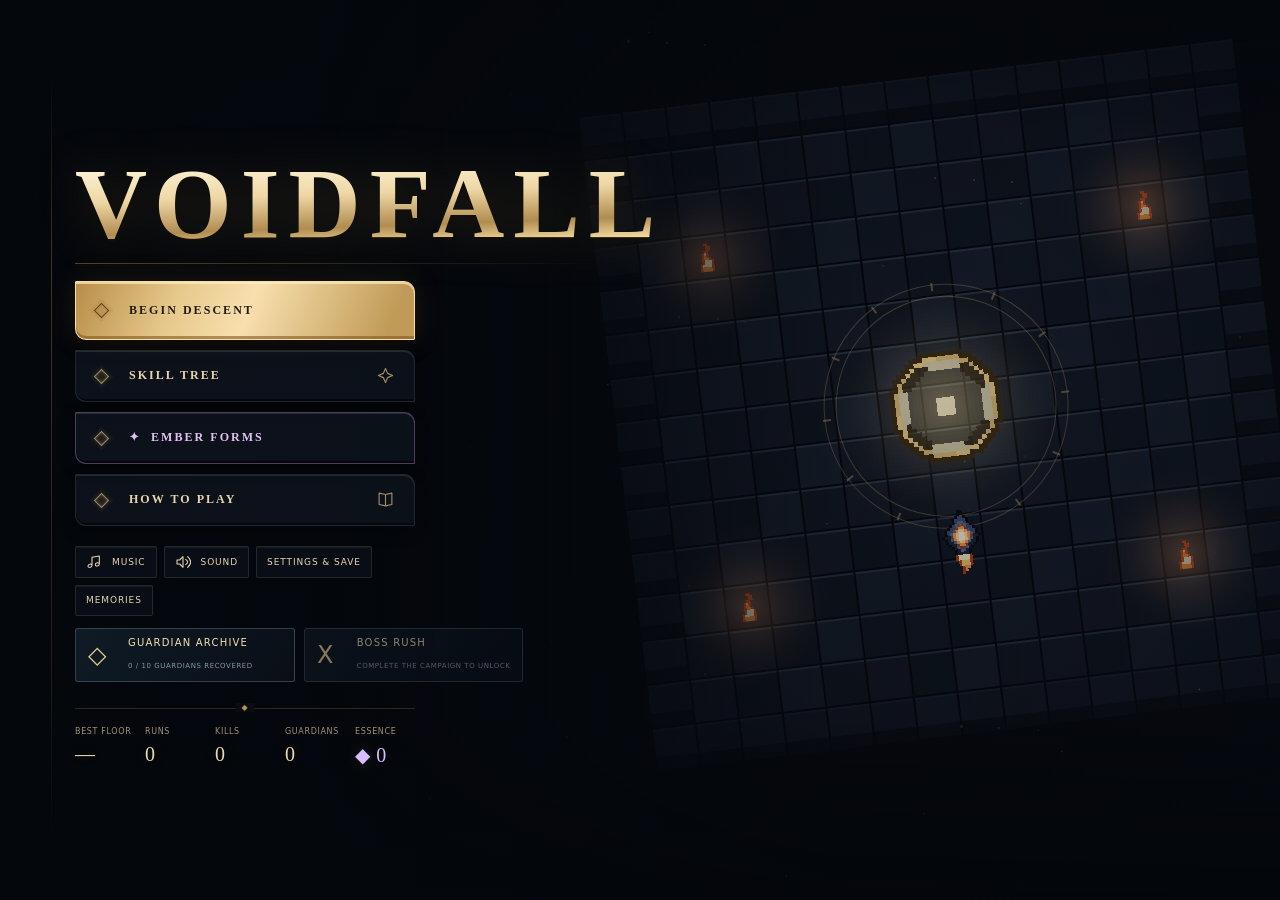
==== index.html @ c4c7dbec "Show verified save protection in settings" ====
<!DOCTYPE html>
<html lang="en">
<head>
<meta charset="UTF-8">
<meta http-equiv="Content-Security-Policy" content="default-src 'self'; script-src 'self'; style-src 'self' 'unsafe-inline'; img-src 'self' data: blob:; media-src 'self' data: blob:; connect-src 'none'; object-src 'none'; base-uri 'none';">
<meta name="viewport" content="width=device-width, initial-scale=1.0, viewport-fit=cover">
<title>VoidFall</title>
<meta http-equiv="Content-Type" content="text/html; charset=UTF-8">
<meta name="description" content="A dungeon roguelike with fifty floors, permanent progression, ten guardians, and an endless descent.">
<link rel="stylesheet" href="styles/base.css">
<link rel="stylesheet" href="styles/hud.css">
<link rel="stylesheet" href="styles/overlays.css">
<link rel="stylesheet" href="styles/interface.css">
<link rel="stylesheet" href="styles/campaign.css">
<link rel="stylesheet" href="styles/story.css">
</head>
<body>

<canvas id="cv" tabindex="0" aria-label="VoidFall dungeon. On touchscreens, use the left stick to move, hold the right stick to aim and fire, and use the four ability buttons. With a keyboard, move with WASD or arrows, J for Ember Bolt, K for Flare, R to Rekindle, Space to dash, E to interact, Escape to pause."></canvas>
<div id="vig"></div><div id="lowvig"></div>
<div id="fade"></div>

<!-- ================= HUD ================= -->
<div id="hud">
  <div id="topL" class="plate">
    <div class="barwrap"><div id="hpfill"></div><div id="hptext"></div></div>
    <div class="barwrap xpwrap"><div id="xpfill"></div></div>
    <div id="lvlrow"><span id="lvlbadge">LV 1</span><span id="xptext"></span></div>
  </div>
  <div id="topC"><div id="floorBanner"></div><div id="floorObjective"></div>
    <div id="bossbar" class="plate"><div id="bossname"></div><div class="bosswrap"><div id="bossfill"></div></div></div>
    <div id="toasts"></div>
  </div>
  <div id="topR">
    <canvas id="mm" width="184" height="146"></canvas>
    <div id="statline">
      <span class="stat"><i data-lucide="map"></i>FLOOR <b id="stFloor">1</b></span>
      <span class="stat" id="esshud"><i data-lucide="gem"></i><b id="stEss">0</b></span>
      <span class="stat"><i data-lucide="skull"></i><b id="stKills">0</b></span>
      <span class="stat"><i data-lucide="timer"></i><b id="stTime">0:00</b></span>
    </div>
  </div>
  <div id="botL"><div id="chips" style="display:flex;gap:6px;flex-wrap:wrap"></div></div>
  <div id="botC">
    <div id="prompt"><kbd>E</kbd><span id="promptTxt">DESCEND</span></div>
    <div id="dashwrap"><div id="dashmeter" style="--p:1"></div><span>DASH</span></div>
  </div>
  <div id="weaponHUD"><div class="weapon-top"><span id="weaponStatus">EMBER BOLT</span><span id="ammoCount">6 / 6</span></div><div id="ammoRounds" aria-hidden="true"></div><div class="weapon-reload-track"><div id="reloadProgress"></div></div><div class="weapon-actions"><button id="btnReload" aria-label="Rekindle ember charges"><kbd>R</kbd> REKINDLE</button><button id="btnMelee" aria-label="Release close-range Flare"><kbd>K</kbd> FLARE · <span id="bladePower">2.25×</span></button></div><div class="blade-line"><span id="bladeReady">FLARE READY</span><div class="blade-track"><div id="bladeProgress"></div></div></div></div>
  <div id="fps"></div>
  <div id="quickControls">WASD move · J / click Ember Bolt · K / right-click Flare · R Rekindle · Space dash · E interact</div>
  <div class="hud-actions"><button class="btn" id="btnPause">PAUSE <kbd>Esc</kbd></button></div>
  <div id="touchControls" aria-label="Touch controls">
    <div class="touch-stick-wrap" id="moveStickWrap"><div class="touch-caption"><b>MOVE</b> DRAG</div><div class="touch-stick" id="moveStick" aria-label="Movement joystick"><i class="touch-stick-grid"></i><i class="touch-knob"></i></div></div>
    <div class="touch-actions">
      <button class="touch-action" id="touchMelee" aria-label="Release close-range Flare"><strong>✦</strong>FLARE</button>
      <button class="touch-action" id="touchDash" aria-label="Dash"><strong>››</strong>DASH</button>
      <button class="touch-action" id="touchReload" aria-label="Rekindle ember charges"><strong>↻</strong>REKINDLE</button>
      <button class="touch-action interact" id="touchEnter" aria-label="Interact or enter portal"><strong>◇</strong>USE</button>
    </div>
    <div class="touch-stick-wrap" id="aimStickWrap"><div class="touch-caption"><b>BOLT</b> AIM + HOLD</div><div class="touch-stick" id="aimStick" aria-label="Aim and fire joystick"><i class="touch-fire-ring"></i><i class="touch-stick-grid"></i><i class="touch-knob"></i></div></div>
  </div>
</div>

<!-- ================= MENU ================= -->
<div id="menu" class="ov open">
  <div class="menu-box">
    <h1 class="title">VOIDFALL</h1>
    <div class="menu-btns">
      <button class="btn primary" id="btnContinue" hidden><i data-lucide="play"></i>CONTINUE DESCENT</button><div id="resumeHint" hidden></div>
      <button class="btn primary" id="btnStart"><i data-lucide="arrow-down"></i>BEGIN DESCENT</button>
      <button class="btn subtle" id="btnTree"><i data-lucide="sparkles"></i>SKILL TREE</button>
      <button class="btn subtle" id="btnHow"><i data-lucide="book-open"></i>HOW TO PLAY</button>
    </div>
    <div class="audiorow"><button class="btn" id="btnMusic"><i data-lucide="music"></i>MUSIC</button><button class="btn" id="btnSfx"><i data-lucide="volume-2"></i>SOUND</button><button class="btn" id="btnSettings">SETTINGS & SAVE</button><button class="btn" id="btnMemories">MEMORIES</button></div>
    <div id="campaignMedal" hidden>◆ FIRST DAWN · CAMPAIGN COMPLETE</div><div id="menuStats"></div>
  </div>
</div>


<div id="finale" class="ov" role="dialog" aria-modal="true" aria-labelledby="endingTitle">
 <div class="finale-shell"><p class="ending-kicker">VOIDFALL · THE END OF THE DESCENT</p><canvas id="endingCanvas" width="720" height="280" aria-label="The archive opens, releasing its people into the dawn."></canvas><h2 id="endingTitle"></h2>
 <div id="endingStory"><strong id="endingSpeaker"></strong><p id="endingText"></p></div><button class="btn primary" id="endingNext">CONTINUE</button>
 <div id="endingResults" hidden><p>You opened the gate. Your campaign victory is saved.</p><div id="endingNumbers"></div><div id="endingBuild"></div><div class="ending-choices"><button class="btn primary" id="endingFinish">FINISH &amp; RETURN TO MENU</button><button class="btn" id="endingInfinite">ENTER ENDLESS MODE</button><button class="btn subtle" id="endingReplay">REPLAY ENDING</button></div><p>Endless Mode carries this build into floor 51. Mutations, mixed enemy groups, and binding Oaths reshape the descent. Dying there keeps your victory.</p></div>
 </div>
</div>

<!-- ================= HOW TO ================= -->
<div id="howto" class="ov">
  <div class="panel" style="max-width:560px">
    <div class="bigword cinzel" style="font-size:1.6rem;color:#ffe9b8">HOW TO PLAY</div>
    <div class="how-grid">
      <div class="k"><kbd>W</kbd><kbd>A</kbd><kbd>S</kbd><kbd>D</kbd></div><div>Move (arrow keys also work)</div>
      <div class="k"><i data-lucide="mouse" style="width:14px;height:14px"></i></div><div>Aim with mouse — <b style="color:#e8d5ae">hold click</b> to fire</div>
      <div class="k"><kbd>SPACE</kbd></div><div>Dash — grants brief invulnerability</div>
      <div class="k"><kbd>E</kbd></div><div>Enter the portal · restores 15% health on floors 1–10, then 8%</div>
      <div class="k"><kbd>ESC</kbd>/<kbd>P</kbd></div><div>Pause</div>
      <div class="k"><kbd>J</kbd></div><div>Cast Ember Bolts at the nearest enemy · Rekindles when empty</div><div class="k"><kbd>F</kbd></div><div>Toggle automatic aim + fire (helpful on a trackpad)</div><div class="k"><kbd>K</kbd> / right click</div><div>Flare — 2.25× Ember Bolt damage · usable while Rekindling</div><div class="k"><kbd>R</kbd></div><div>Rekindle six charges · empty wells Rekindle automatically</div><div class="k"><kbd>M</kbd></div><div>Toggle music</div>
      <div class="k"><kbd>TOUCH</kbd></div><div>Left stick moves · hold the right stick to aim and fire · four buttons use Flare, Dash, Rekindle, and nearby objects</div>
    </div>
    <div class="how-tips">Walk up to a chest to open it. Cyan XP and violet essence are separate.<br>
      <b>Cyan shards</b> grant XP — level up and draft 1 of 3 blessings.<br>
      <b>Violet essence</b> is yours forever, even in death. Spend it in the <b>Skill Tree</b>.<br>
      A guardian waits on every <b>fifth floor</b>. Its portal stays sealed until it falls.<br>
      The descent has <b>50 floors</b> across ten regions. A guardian waits at the end of each one.
    </div>
    <button class="btn primary" id="btnHowClose">UNDERSTOOD</button>
  </div>
</div>

<!-- ================= LEVEL UP ================= -->
<div id="levelup" class="ov">
  <div id="luWrap">
    <div id="luTitle">LEVEL UP</div>
    <div id="luSub">CHOOSE A BLESSING &nbsp;·&nbsp; PRESS 1 · 2 · 3</div>
    <div id="cards"></div>
  </div>
</div>

<!-- ================= PAUSE ================= -->
<div id="pause" class="ov">
  <div class="panel">
    <div class="bigword">PAUSED</div>
    <div class="dword-sub">THE VOID WAITS PATIENTLY</div>
    <div class="statsgrid" style="grid-template-columns:repeat(4,1fr)" id="pStats"></div>
    <div class="btnrow">
      <button class="btn primary" id="btnResume"><i data-lucide="play"></i>RESUME</button>
      <button class="btn" id="btnSaveExit">SAVE & RETURN</button><button class="btn" id="btnPauseSettings">SETTINGS</button><button class="btn" id="btnPauseMemories">MEMORIES</button><button class="btn danger" id="btnAbandon"><i data-lucide="home"></i>END RUN</button>
    </div>
  </div>
</div>

<!-- ================= DEATH ================= -->
<div id="dead" class="ov">
  <div class="panel">
    <div class="bigword">THE VOID CLAIMS YOU</div>
    <div class="dword-sub">DEATH IS ONLY A DOORWAY</div>
    <div class="statsgrid" id="dStats"></div>
    <div id="dEssBox"></div>
    <div class="btnrow">
      <button class="btn primary" id="btnDeadTree"><i data-lucide="sparkles"></i>SPEND ESSENCE</button>
      <button class="btn" id="btnDeadMenu"><i data-lucide="rotate-ccw"></i>RISE AGAIN</button>
    </div>
  </div>
</div>

<!-- ================= VICTORY ================= -->
<div id="win" class="ov">
  <div class="panel">
    <div class="bigword">THE STAR IS STILL</div>
    <div class="dword-sub">FIFTY FLOORS BELOW THE GATE · WICK IS STILL HERE</div>
    <div class="statsgrid" id="wStats"></div>
    <div id="wEssBox"></div>
    <div class="btnrow">
      <button class="btn primary" id="btnWinGo"><i data-lucide="eye"></i>STAY A MOMENT</button>
      <button class="btn" id="btnWinEnd"><i data-lucide="rotate-ccw"></i>RETURN TO TITLE</button>
    </div>
  </div>
</div>

<!-- ================= SKILL TREE ================= -->
<div id="skills" class="ov">
  <div class="tree-panel">
    <div class="tree-head">
      <div><h2>SKILL TREE</h2><div class="tree-sub">97 permanent sigils across eight winding constellations.</div></div>
      <div style="display:flex;align-items:center;gap:18px">
        <div><span id="treeMastery">0 / 97 SIGILS</span><div class="mastery-track"><i id="treeMasteryFill"></i></div></div><span id="treeEss"><i data-lucide="gem"></i><b>0</b></span>
        <button class="btn" id="btnTreeBack" style="padding:9px 20px;font-size:11px"><i data-lucide="rotate-ccw"></i>BACK</button>
      </div>
    </div>
    <div class="tree-layout"><div class="tree-map"><div id="treeWrap"><canvas id="treeCv" width="1240" height="980" aria-hidden="true"></canvas><div id="treeNodes" aria-label="Permanent skill tree"></div></div></div><aside class="tree-inspector"><div class="eyebrow">PERMANENT SIGIL</div><h3 id="nodeTitle">Awakening</h3><p id="nodeDesc"></p><div class="price" id="nodePrice"></div><div class="node-status" id="nodeStatus" role="status"></div><button class="btn primary" id="btnUnlock">UNLOCK SIGIL</button><div class="meta-total" id="metaTotal"></div></aside></div>
    <div class="tree-foot"><span>SELECT A SIGIL · UNLOCK WITH ESSENCE</span><span>ABOUT ◆ 10,500 PER FULL CLEAR · ◆ 340,285 TO MASTER</span></div>
  </div>
</div>
<div id="treeTip"></div>
<div id="settings" class="ov" style="z-index:50"><div class="panel" style="width:530px;text-align:left"><div class="bigword" style="font-size:24px">MAKE THE DESCENT YOURS</div>
 <label class="settings-row"><span>Music<small>Procedural ambient soundtrack.</small></span><input id="setMusic" type="checkbox"></label>
 <label class="settings-row"><span>Sound effects<small>Combat, pickups, and menu sounds.</small></span><input id="setSfx" type="checkbox"></label>
 <label class="settings-row"><span>Reduced motion<small>Disable camera shake and menu animations.</small></span><input id="setMotion" type="checkbox"></label>
 <label class="settings-row"><span>Touch controls<small>Dual analog sticks with aim-to-fire and dedicated ability buttons. Enabled automatically on touchscreens.</small></span><input id="setTouch" type="checkbox"></label>
 <label class="settings-row"><span>Dialogue speed<small>Read at your own pace. Enter or Space continues.</small></span><select id="setTextSpeed"><option value="1">Normal</option><option value="2">Fast</option><option value="0">Instant</option></select></label>
 <label class="settings-row"><span>Dialogue sounds<small>Quiet tones while characters speak.</small></span><input id="setDialogueVoice" type="checkbox"></label>
 <label class="settings-row"><span>Effects<small>Use light effects on slower devices.</small></span><select id="setQuality"><option value="full">Full</option><option value="light">Light</option></select></label>
 <p class="save-message" id="settingsSave">Your essence, skill tree, and current run save automatically. Export a backup before changing browsers or devices.</p>
 <div class="settings-actions"><button class="btn" id="btnExport">EXPORT SAVE</button><button class="btn" id="btnImport">IMPORT SAVE</button><button class="btn primary" id="btnSettingsClose">DONE</button></div><div class="settings-reset"><button class="btn danger" id="btnResetEverything">RESET EVERYTHING</button><small>Start fresh, including dialogue, essence, and the Skill Tree.</small></div><input type="file" id="saveFile" accept="application/json,.json" hidden>
 <div id="importReview" hidden><p class="save-message" id="importSummary"></p><div class="settings-actions"><button class="btn danger" id="btnImportApply">REPLACE PROGRESS</button><button class="btn" id="btnImportCancel">CANCEL</button></div></div>
</div></div>
<div id="confirmRun" class="ov" style="z-index:55"><div class="panel"><div class="bigword" style="font-size:25px" id="confirmTitle">BEGIN AGAIN?</div><p style="color:#aab7c7;font-size:13px;line-height:1.8" id="confirmText"></p><div class="btnrow"><button class="btn danger" id="btnConfirmRun">BEGIN AGAIN</button><button class="btn" id="btnCancelRun">GO BACK</button></div></div></div>

<div id="traceRecord" role="dialog" aria-modal="true" aria-labelledby="traceObject"><div class="trace-shell"><span class="trace-kicker">RECOVERED TRACE</span><span class="trace-place" id="tracePlace"></span><h2 class="trace-object" id="traceObject"></h2><div class="trace-mark" aria-hidden="true"></div><p class="trace-description" id="traceDescription"></p><blockquote class="trace-fragment" id="traceFragment"></blockquote><div class="trace-note" id="traceNote">Added to memories</div><button class="primary" id="traceClose">KEEP MOVING</button></div></div>
<div id="chapterBanner" aria-live="polite"><span id="chapterRegion">CHAPTER I · THE HOLLOW GATE</span><strong id="chapterPlace"></strong><small id="chapterHint"></small></div>
<div id="fieldNote" role="status"></div>
<div id="conversation" role="dialog" aria-modal="true" aria-labelledby="speakerName" hidden>
  <div class="conversation-shade"></div>
  <section class="dialogue-frame" id="dialogueFrame" data-speaker="wick">
    <div class="speaker-portrait"><canvas id="speakerPortrait" width="120" height="120" aria-hidden="true"></canvas><span id="speakerTag">EMBER</span></div>
    <div class="dialogue-content"><div class="dialogue-heading"><span id="speakerName"></span><span id="dialogueChapter">THE HOLLOW GATE</span></div>
      <p id="dialogueText" aria-hidden="true"></p><p class="sr-only" id="dialogueReadback" aria-live="polite"></p>
      <div id="dialogueChoices"></div>
      <div class="dialogue-footer"><button id="dialogueSkip">SKIP SCENE</button><span id="dialogueKeys">ENTER / SPACE</span><button id="dialogueNext" aria-label="Continue dialogue">CONTINUE <span>◆</span></button></div>
    </div>
  </section>
</div>
<div id="memories" class="ov"><div class="panel memories-panel"><div class="memories-heading"><div><span class="eyebrow">THINGS THAT STAY</span><h2>Memories</h2></div><button class="btn" id="memoriesClose">BACK</button></div><p class="memories-intro">Conversations and traces recovered in the depths.</p><details class="chapter-plan"><summary>Chapter II · Plan &amp; features <span>spoilers</span></summary><div>
<h3>The Rootbound Gardens · floors 6–10</h3><p>Tangled roots, abandoned courtyards, broken glasshouses, and strange growth. Room sizes, positions, corridors, and loops are generated fresh. Echoes and the boss are placed into the connected map.</p>
<table><thead><tr><th>Floor</th><th>Place</th><th>Encounters &amp; story</th></tr></thead><tbody>
<tr><td>6</td><td>The Overgrown Walk</td><td>Moss slimes and petal bats, usually one or two together. Wick is more afraid of the roots than he admits.</td></tr>
<tr><td>7</td><td>Glasshouse Ruins</td><td>Thorn spitters and bramble beds. Moving stems give warning before thorns rise. Pruning Flare joins the blessing pool.</td></tr>
<tr><td>8</td><td>The Still Courtyard</td><td>Barkbacks appear in small groups. A sign in your handwriting reveals what the garden remembers.</td></tr>
<tr><td>9</td><td>The Nursery</td><td>Small mixed pairs with quiet rooms between encounters. The echoes disagree about how many people were left here.</td></tr>
<tr><td>10</td><td>The Root Chamber</td><td>The Hollow Matriarch: a sprawling, organic creature that tends nests and spreads roots across the arena.</td></tr>
</tbody></table>
<h3>The Hollow Matriarch</h3><p>Choose between attacking her and clearing what she plants. Roots grow into thorny paths; nests hatch small creatures. Both can be destroyed with Ember Bolt or Flare. There are at most two nests and two hatchlings in her first phase, or three hatchlings in her second.</p><p>Her claws draw back before raking, her arms follow your path before committing to a root lash, and her flower face brightens before she spits seeds. There are no giant circles to step out of. Below half health she blooms, links claw attacks, and grows roots faster. Recovery leaves her exposed to Flare.</p><p>The fight has its own portrait, introduction, aftermath, sealed arena, music intensity, and chapter ending. Boss conversations are remembered across descents and return after Reset Everything. Winning unlocks Afterbloom: critical hits can heal two health, once per second.</p>
<h3>Encounter size &amp; progression</h3><p>The starting room is clear. Floor 1 has at most five creatures spread across separate rooms, with only one attacking at a time. Floors 2–4 have caps of 7, 8, and 9; pairs appear gradually. The Warden's approach has at most four ordinary enemies. Floors 6–9 have caps of 9, 11, 12, and 14, with at most two creatures placed together. The Matriarch's approach has at most five.</p><p>Enemies notice you from closer range, and the first room of each floor gives you space to get your bearings. At most two ordinary enemies engage together on floors 2–3, three on floors 4–7, and four on floors 8–10. Each enemy gives 50% more XP to keep upgrades coming. Existing checkpoints are thinned when resumed. Larger crowds belong to later chapters.</p><p>Fifty recovered rooms, conversations, earned blessings, and player-shaped memories connect the ten stages. Generated maps, hazards, boss phases, memories, and rewards all survive save and resume. Each major system now lives in its own maintainable source file.</p>
<h3>The ten stages</h3><p>Floors 1–50 are playable. Every five-floor region has its own roster, hazards, records, and guardian:</p>
<table><tbody>
<tr><td>11–15</td><td>The Drowned Reservoir</td><td>ACTIVE · The Bellkeeper moves beneath the channels; ripples reveal where it will surface.</td></tr>
<tr><td>16–20</td><td>The Ember Foundry</td><td>ACTIVE · The Ember Colossus overheats the arena and opens its vents while cooling.</td></tr>
<tr><td>21–25</td><td>The Shattered Observatory</td><td>ACTIVE · The Glass Astronomer redirects beams through floating lenses.</td></tr>
<tr><td>26–30</td><td>The Buried Archive</td><td>ACTIVE · The Pale Scribe writes attack paths into the floor.</td></tr>
<tr><td>31–35</td><td>The Silent Court</td><td>ACTIVE · The Twin Regents fight as a pair and change when one falls.</td></tr>
<tr><td>36–40</td><td>The Choir Spire</td><td>ACTIVE · The Void Seraph dives from the dark and folds volleys into wings.</td></tr>
<tr><td>41–45</td><td>The Black Citadel</td><td>ACTIVE · The Obsidian Tyrant advances behind barriers and siege fire.</td></tr>
<tr><td>46–50</td><td>The Heart of the Star</td><td>ACTIVE · The First Keeper remembers every guardian that came before.</td></tr>
</tbody></table>
</div></details>
<div id="memoryList"></div><div id="memoryEmpty">Nothing yet. Take the first step.</div><h3 class="armory-heading">Earned blessings</h3><div id="armoryList"></div></div></div>
<div id="chapterClear" class="ov"><div class="panel chapter-clear-panel"><div class="chapter-seal" id="chapterSeal" aria-hidden="true">Ⅰ</div><div class="eyebrow" id="chapterCompleteLabel">CHAPTER I COMPLETE</div><h2 id="chapterCompleteTitle">The Hollow Gate</h2><p id="chapterCompleteText">The Warden has lowered his weapon.<br>Beyond him, the stairs keep going.</p><div id="chapterStats" class="statsgrid"></div><div class="chapter-quote" id="chapterQuote">“You asked me to stop you.”</div><div class="btnrow"><button class="btn primary" id="chapterContinue">DESCEND FURTHER</button><button class="btn" id="chapterSave">SAVE & RETURN</button></div><button class="text-button" id="chapterExplore">Stay and look around</button></div></div>

<script src="src/core/error-boundary.js"></script>
<script src="src/core/foundation.js"></script>
<script src="src/core/input.js"></script>
<script src="src/render/sprites.js"></script>
<script src="src/core/state.js"></script>
<script src="src/world/dungeon.js"></script>
<script src="src/game/flow.js"></script>
<script src="src/render/world-ui.js"></script>
<script src="src/interface/refinements.js"></script>
<script src="src/chapters/hollow.js"></script>
<script src="src/combat/ember-abilities.js"></script>
<script src="src/chapters/garden.js"></script>
<script src="src/chapters/late-regions.js"></script>
<script src="src/progression/regional-blessings.js"></script>
<script src="src/story/recovered-traces.js"></script>
<script src="src/enemies/regional-enemies.js"></script>
<script src="src/bosses/guardians.js"></script>
<script src="src/world/regional-hazards.js"></script>
<script src="src/chapters/late-hooks.js"></script>
<script src="src/progression/skill-tree.js"></script>
<script src="src/render/ember.js"></script>
<script src="src/render/hollow-garden-art.js"></script>
<script src="src/render/regional-art.js"></script>
<script src="src/game/finale.js"></script>
<script src="src/progression/blessings.js"></script>
<script src="src/world/resting-flames.js"></script>
<script src="src/audio/score.js"></script>
<script src="src/game/endless.js"></script>
<script src="src/story/remembered-rooms.js"></script>
<script src="src/story/echo-tableaus.js"></script>
<script src="src/combat/combat-feel.js"></script>
<script src="src/progression/rarity.js"></script>
<script src="src/bosses/twin-regents.js"></script>
<script src="src/progression/forms.js"></script>
<script src="src/world/room-encounters.js"></script>
<script src="src/bosses/middle-guardians.js"></script>
<script src="src/input/touch.js"></script>
<script src="src/game/guardian-modes.js"></script>
<script src="src/bosses/final-tuning.js"></script>
<script src="src/bosses/secret-boss.js"></script>
<script src="src/game/endless-hardening.js"></script>
<script src="src/story/living-archive.js"></script>
<script src="src/core/save-system.js?v=bb7d539"></script>
<script src="src/core/boot.js"></script>
</body>
</html>
---- styles/base.css ----
*{box-sizing:border-box; -webkit-tap-highlight-color:transparent}
  html,body{margin:0;padding:0;height:100%;overflow:hidden;background:#05060a}
  body{font-family:system-ui,system-ui,sans-serif;color:#dfe6f0;user-select:none}
  body.play, body.play canvas{cursor:none}
  canvas#cv{position:fixed;inset:0;display:block;z-index:0}
  .cinzel{font-family:Georgia,serif}

  /* ---------- FX layers ---------- */
  #vig,#lowvig{position:fixed;inset:0;pointer-events:none;z-index:4;opacity:0}
  #vig{background:radial-gradient(ellipse at center, rgba(0,0,0,0) 42%, rgba(255,30,30,.55) 100%);transition:opacity .09s linear}
  #lowvig{background:radial-gradient(ellipse at center, rgba(0,0,0,0) 46%, rgba(180,0,10,.5) 100%);animation:lowpulse 1.1s ease-in-out infinite}
  @keyframes lowpulse{0%,100%{filter:brightness(.7)}50%{filter:brightness(1.25)}}
  #fade{position:fixed;inset:0;background:#000;z-index:8;pointer-events:none;opacity:0;transition:opacity .45s ease}
---- styles/hud.css ----
/* ---------- HUD ---------- */
  #hud{position:fixed;inset:0;z-index:5;pointer-events:none;display:none}
  #hud.on{display:block}
  .plate{background:rgba(9,11,18,.62);border:1px solid rgba(232,196,118,.16);border-radius:12px;backdrop-filter:blur(6px);box-shadow:0 6px 24px rgba(0,0,0,.45)}
  #topL{position:absolute;top:16px;left:16px;padding:12px 14px;width:268px}
  .barwrap{position:relative;height:15px;border-radius:8px;background:rgba(0,0,0,.55);border:1px solid rgba(255,255,255,.07);overflow:hidden}
  #hpfill{position:absolute;inset:0;width:100%;border-radius:7px;background:linear-gradient(90deg,#ff5d4d,#ffb45e);box-shadow:0 0 12px rgba(255,120,70,.55);transition:width .12s ease}
  #hptext{position:absolute;inset:0;display:flex;align-items:center;justify-content:center;font-size:10px;font-weight:800;letter-spacing:.08em;color:#fff;text-shadow:0 1px 2px #000}
  .xpwrap{height:8px;margin-top:6px;border-radius:6px}
  #xpfill{position:absolute;inset:0;width:0%;border-radius:5px;background:linear-gradient(90deg,#2bb8d6,#8ff7ff);box-shadow:0 0 10px rgba(90,230,255,.6);transition:width .15s ease}
  #lvlrow{display:flex;align-items:center;gap:10px;margin-top:8px}
  #lvlbadge{font-family:Georgia,serif;font-weight:900;font-size:13px;letter-spacing:.14em;color:#ffe9b8;background:linear-gradient(180deg,rgba(232,196,118,.22),rgba(232,196,118,.06));border:1px solid rgba(232,196,118,.4);padding:3px 10px;border-radius:8px}
  #xptext{font-size:10px;font-weight:700;color:#8ff7ff;opacity:.8;letter-spacing:.06em}

  #topR{position:absolute;top:16px;right:16px;display:flex;flex-direction:column;align-items:flex-end;gap:8px}
  #mm{display:block;border-radius:12px;border:1px solid rgba(232,196,118,.16);background:rgba(9,11,18,.62);box-shadow:0 6px 24px rgba(0,0,0,.45)}
  #statline{display:flex;gap:6px;flex-wrap:wrap;justify-content:flex-end}
  .stat{padding:4px 10px;font-size:11px;font-weight:800;letter-spacing:.08em;display:flex;align-items:center;gap:6px;color:#cfd8ea}
  .stat i{width:13px;height:13px}
  .stat b{color:#ffe9b8;font-weight:800}
  #esshud{color:#d8bdff}#esshud b{color:#e4ccff}

  #topC{position:absolute;top:14px;left:50%;transform:translateX(-50%);display:flex;flex-direction:column;align-items:center;gap:8px;width:min(560px,60vw)}
  #bossbar{display:none;width:100%;padding:8px 14px 10px;text-align:center}
  #bossbar.on{display:block}
  #bossname{font-family:Georgia,serif;font-weight:900;letter-spacing:.28em;font-size:12px;color:#ffb3c0;text-shadow:0 0 14px rgba(255,77,109,.7);margin-bottom:6px}
  .bosswrap{position:relative;height:10px;border-radius:6px;background:rgba(0,0,0,.6);border:1px solid rgba(255,77,109,.35);overflow:hidden}
  #bossfill{position:absolute;inset:0;width:100%;background:linear-gradient(90deg,#ff2e5e,#ff8ba0);box-shadow:0 0 14px rgba(255,60,100,.7);transition:width .1s linear}
  #toasts{display:flex;flex-direction:column;align-items:center;gap:6px;margin-top:2px}
  .toast{font-family:Georgia,serif;font-weight:700;letter-spacing:.24em;font-size:13px;color:#ffe9b8;padding:8px 22px;border-radius:10px;background:rgba(9,11,18,.72);border:1px solid rgba(232,196,118,.3);text-shadow:0 0 12px rgba(255,200,120,.6);animation:toastin .4s cubic-bezier(.2,1.4,.4,1), toastout .5s ease 2.7s forwards}
  .toast .sub{display:block;font-family:system-ui;font-weight:600;letter-spacing:.12em;font-size:9px;color:#9fb0cc;text-align:center;margin-top:2px}
  @keyframes toastin{from{opacity:0;transform:translateY(-14px) scale(.92)}to{opacity:1;transform:none}}
  @keyframes toastout{to{opacity:0;transform:translateY(-8px)}}

  #botL{position:absolute;left:16px;bottom:16px;display:flex;gap:6px;flex-wrap:wrap;max-width:44vw}
  .chip{display:flex;align-items:center;gap:5px;padding:4px 9px;border-radius:8px;background:rgba(9,11,18,.66);border:1px solid rgba(255,255,255,.1);font-size:10px;font-weight:800;color:#cfd8ea;letter-spacing:.04em}
  .chip i{width:12px;height:12px;color:#ffe9b8}
  .chip.r1{border-color:rgba(176,108,255,.45)} .chip.r2{border-color:rgba(255,207,107,.55)}

  #botC{position:absolute;left:50%;bottom:18px;transform:translateX(-50%);display:flex;flex-direction:column;align-items:center;gap:8px}
  #prompt{display:none;align-items:center;gap:8px;padding:8px 18px;border-radius:10px;background:rgba(20,16,8,.8);border:1px solid rgba(232,196,118,.5);font-family:Georgia;font-weight:700;font-size:12px;letter-spacing:.2em;color:#ffe9b8;animation:promptbob 1.6s ease-in-out infinite}
  #prompt.on{display:flex}
  @keyframes promptbob{0%,100%{transform:translateY(0)}50%{transform:translateY(-4px)}}
  kbd{font-family:system-ui;font-weight:800;font-size:10px;background:rgba(255,255,255,.1);border:1px solid rgba(255,255,255,.28);border-bottom-width:2px;border-radius:5px;padding:2px 7px;color:#fff}
  #dashwrap{display:flex;align-items:center;gap:8px;opacity:.9}
  #dashmeter{width:26px;height:26px;border-radius:50%;background:conic-gradient(#ffd88a calc(var(--p)*1turn), rgba(255,255,255,.08) 0);display:flex;align-items:center;justify-content:center;box-shadow:0 0 10px rgba(0,0,0,.5)}
  #dashmeter::after{content:'';width:18px;height:18px;border-radius:50%;background:#0b0d14}
  #dashwrap span{font-size:9px;font-weight:800;letter-spacing:.22em;color:#9fb0cc}
  #fps{position:absolute;right:14px;bottom:12px;font-size:10px;font-weight:700;color:#5b6a86;letter-spacing:.1em}
---- styles/overlays.css ----
/* ---------- Overlays ---------- */
  .ov{position:fixed;inset:0;z-index:20;display:none;align-items:center;justify-content:center;background:rgba(4,5,9,.66);backdrop-filter:blur(7px)}
  .ov.open{display:flex}
  .panel{background:rgba(10,12,20,.88);border:1px solid rgba(232,196,118,.22);border-radius:16px;box-shadow:0 30px 90px rgba(0,0,0,.7), inset 0 1px 0 rgba(255,255,255,.05);padding:34px 40px;text-align:center;max-width:min(92vw,640px);animation:panelin .45s cubic-bezier(.2,1.3,.3,1)}
  @keyframes panelin{from{opacity:0;transform:translateY(18px) scale(.96)}to{opacity:1;transform:none}}
  .btn{pointer-events:auto;font-family:Georgia,serif;font-weight:700;font-size:13px;letter-spacing:.22em;color:#e8d5ae;background:linear-gradient(180deg,rgba(232,196,118,.09),rgba(232,196,118,.02));border:1px solid rgba(232,196,118,.4);border-radius:10px;padding:13px 30px;cursor:pointer;transition:all .18s ease;display:inline-flex;align-items:center;gap:10px;justify-content:center;text-transform:uppercase}
  .btn:hover{transform:translateY(-2px);border-color:rgba(255,222,150,.85);color:#fff3d9;box-shadow:0 8px 28px rgba(232,196,118,.18), 0 0 18px rgba(232,196,118,.15)}
  .btn:active{transform:translateY(0)}
  .btn.primary{background:linear-gradient(180deg,rgba(232,196,118,.28),rgba(180,130,60,.16));border-color:rgba(255,216,138,.75);color:#ffe9b8;box-shadow:0 0 24px rgba(232,196,118,.2)}
  .btn.danger{border-color:rgba(255,90,90,.45);color:#ffb0a8}
  .btn.danger:hover{border-color:#ff7a70;box-shadow:0 8px 28px rgba(255,80,80,.18)}
  .btn i,.btn svg{width:16px;height:16px}
.stat i,.stat svg{width:13px;height:13px}
.chip i,.chip svg{width:12px;height:12px;color:#ffe9b8}
.card .ic i,.card .ic svg{width:26px;height:26px;color:#ffe9b8}
#treeEss i,#treeEss svg{width:16px;height:16px}
.how-grid svg{width:14px;height:14px}

  /* Menu */
  #menu{z-index:40;background:radial-gradient(ellipse at 50% 30%, rgba(20,16,34,.35), rgba(4,5,9,.82) 75%)}
  .menu-box{display:flex;flex-direction:column;align-items:center;gap:0;padding:20px}
  .rune{font-size:11px;letter-spacing:.6em;color:#8a6f3f;margin-bottom:14px}
  h1.title{font-family:Georgia,serif;font-weight:900;font-size:clamp(3rem,9vw,5.6rem);letter-spacing:.3em;margin:0 0 4px;padding-left:.3em;background:linear-gradient(180deg,#fff7e0 5%,#ffcf7a 38%,#ff7847 75%,#b03a2e);-webkit-background-clip:text;background-clip:text;color:transparent;filter:drop-shadow(0 0 26px rgba(255,140,60,.45));animation:titleglow 3.4s ease-in-out infinite}
  @keyframes titleglow{0%,100%{filter:drop-shadow(0 0 20px rgba(255,140,60,.35))}50%{filter:drop-shadow(0 0 34px rgba(255,160,70,.6))}}
  .tagline{font-size:12px;letter-spacing:.42em;color:#93a1bd;margin:6px 0 34px;padding-left:.42em}
  .menu-btns{display:flex;flex-direction:column;gap:12px;width:300px}
  .menu-btns .btn{width:100%}
  .audiorow{display:flex;gap:10px;margin-top:22px}
  .audiorow .btn{padding:9px 16px;font-size:11px}
  .audiorow .btn.off{opacity:.45}
  #menuStats{margin-top:26px;font-size:11px;letter-spacing:.14em;color:#7e8ca8;display:flex;gap:18px;flex-wrap:wrap;justify-content:center}
  #menuStats b{color:#e8d5ae}
  .credit{position:absolute;bottom:16px;width:100%;text-align:center;font-size:10px;letter-spacing:.3em;color:#4d5a76}

  /* Death / victory / pause */
  .bigword{font-family:Georgia,serif;font-weight:900;font-size:clamp(1.9rem,5vw,3.2rem);letter-spacing:.24em;margin:0 0 6px}
  #dead .bigword{color:#ff5d6d;text-shadow:0 0 30px rgba(255,60,90,.55)}
  #win .bigword{color:#ffd88a;text-shadow:0 0 30px rgba(255,200,100,.6)}
  #pause .bigword{color:#cfd8ea;text-shadow:0 0 24px rgba(150,180,255,.3)}
  .dword-sub{font-size:11px;letter-spacing:.34em;color:#93a1bd;margin-bottom:26px}
  .statsgrid{display:grid;grid-template-columns:repeat(4,1fr);gap:10px;margin:0 0 22px}
  .sbox{padding:12px 8px;border-radius:10px;background:rgba(255,255,255,.04);border:1px solid rgba(255,255,255,.08)}
  .sbox .v{font-family:Georgia;font-weight:900;font-size:20px;color:#ffe9b8}
  .sbox .k{font-size:9px;letter-spacing:.22em;color:#8a98b4;margin-top:3px;font-weight:800}
  #dEssBox,#wEssBox{font-family:Georgia;font-weight:900;font-size:15px;letter-spacing:.16em;color:#d8bdff;margin-bottom:26px}
  #dEssBox b,#wEssBox b{color:#fff;font-size:20px;text-shadow:0 0 16px rgba(190,140,255,.8)}
  .btnrow{display:flex;gap:12px;justify-content:center;flex-wrap:wrap}

  /* Level up */
  #levelup{z-index:22;background:rgba(4,5,9,.55)}
  #luWrap{display:flex;flex-direction:column;align-items:center;max-width:94vw}
  #luTitle{font-family:Georgia;font-weight:900;letter-spacing:.34em;font-size:clamp(1.4rem,3.4vw,2.2rem);color:#ffe9b8;text-shadow:0 0 26px rgba(255,200,110,.55);margin-bottom:4px}
  #luSub{font-size:10px;letter-spacing:.4em;color:#8a98b4;margin-bottom:26px}
  #cards{display:flex;gap:18px;justify-content:center;flex-wrap:wrap}
  .card{pointer-events:auto;width:228px;min-height:296px;border-radius:14px;padding:22px 18px 18px;position:relative;background:linear-gradient(180deg,rgba(16,19,30,.96),rgba(9,11,18,.96));border:1px solid rgba(157,180,208,.35);cursor:pointer;transition:transform .16s ease, box-shadow .16s ease, border-color .16s ease;animation:cardin .5s cubic-bezier(.2,1.35,.4,1) backwards}
  .card:nth-child(2){animation-delay:.08s}.card:nth-child(3){animation-delay:.16s}
  @keyframes cardin{from{opacity:0;transform:translateY(26px) scale(.9)}to{opacity:1;transform:none}}
  .card:hover{transform:translateY(-8px) scale(1.03)}
  .card[data-r="0"]:hover{border-color:#cfe0ff;box-shadow:0 16px 44px rgba(140,170,230,.22)}
  .card[data-r="1"]{border-color:rgba(176,108,255,.5)}
  .card[data-r="1"]:hover{border-color:#c78bff;box-shadow:0 16px 44px rgba(176,108,255,.3)}
  .card[data-r="2"]{border-color:rgba(255,207,107,.55)}
  .card[data-r="2"]:hover{border-color:#ffdf9b;box-shadow:0 16px 44px rgba(255,200,100,.32)}
  .card .rar{font-size:8px;font-weight:800;letter-spacing:.34em;margin-bottom:14px}
  .card[data-r="0"] .rar{color:#9fb0cc}.card[data-r="1"] .rar{color:#c78bff}.card[data-r="2"] .rar{color:#ffcf6b}
  .card .ic{width:60px;height:60px;margin:0 auto 14px;border-radius:50%;display:flex;align-items:center;justify-content:center;background:radial-gradient(circle,rgba(255,255,255,.09),rgba(255,255,255,.02));border:1px solid rgba(255,255,255,.14)}
  .card .ic i{width:26px;height:26px;color:#ffe9b8}
  .card .nm{font-family:Georgia;font-weight:700;font-size:15px;letter-spacing:.1em;color:#f2ecd9;margin-bottom:8px}
  .card .ds{font-size:12px;line-height:1.55;color:#a8b6cf;min-height:54px}
  .card .pips{display:flex;gap:4px;justify-content:center;margin-top:12px}
  .card .pips em{width:14px;height:4px;border-radius:2px;background:rgba(255,255,255,.12)}
  .card .pips em.on{background:#ffd88a;box-shadow:0 0 6px rgba(255,216,138,.7)}
  .card .key{position:absolute;top:10px;left:12px;font-size:10px;font-weight:800;color:#5b6a86}

  /* Skill tree */
  #skills{z-index:30}
  .tree-panel{width:min(96vw,1330px);height:min(92vh,1080px);display:flex;flex-direction:column;background:rgba(9,11,18,.94);border:1px solid rgba(232,196,118,.22);border-radius:16px;box-shadow:0 30px 90px rgba(0,0,0,.75);overflow:hidden}
  .tree-head{display:flex;align-items:center;justify-content:space-between;padding:16px 22px;border-bottom:1px solid rgba(232,196,118,.14)}
  .tree-head h2{font-family:Georgia;font-weight:900;letter-spacing:.3em;font-size:16px;color:#ffe9b8;margin:0}
  #treeEss{font-family:Georgia;font-weight:900;font-size:15px;color:#d8bdff;letter-spacing:.1em;display:flex;align-items:center;gap:8px}
  #treeEss i{width:16px;height:16px}
  #treeWrap{flex:1;overflow:auto;position:relative;background:radial-gradient(ellipse at 50% 48%, rgba(29,34,55,.5), rgba(6,7,12,.9) 78%)}
  #treeWrap::-webkit-scrollbar{width:10px;height:10px}
  #treeWrap::-webkit-scrollbar-thumb{background:rgba(232,196,118,.25);border-radius:6px}
  #treeWrap::-webkit-scrollbar-track{background:rgba(0,0,0,.3)}
  #treeCv{display:block}
  #treeTip{position:fixed;z-index:60;pointer-events:none;display:none;max-width:250px;background:rgba(8,10,16,.95);border:1px solid rgba(232,196,118,.35);border-radius:10px;padding:11px 13px;text-align:left;box-shadow:0 10px 30px rgba(0,0,0,.6)}
  #treeTip .tn{font-family:Georgia;font-weight:700;font-size:13px;letter-spacing:.08em;color:#ffe9b8;margin-bottom:4px}
  #treeTip .td{font-size:11px;color:#a8b6cf;line-height:1.5}
  #treeTip .tc{margin-top:6px;font-size:11px;font-weight:800;letter-spacing:.08em}
  .tree-foot{padding:10px 22px;border-top:1px solid rgba(232,196,118,.12);font-size:10px;letter-spacing:.24em;color:#7e8ca8;display:flex;justify-content:space-between;gap:10px;flex-wrap:wrap}

  /* How to */
  #howto{z-index:45}
  .how-grid{display:grid;grid-template-columns:auto 1fr;gap:12px 22px;text-align:left;margin:22px 0;font-size:13px;color:#b8c4dc}
  .how-grid .k{display:flex;gap:6px;align-items:center;justify-content:flex-end}
  .how-tips{text-align:left;font-size:12px;line-height:1.9;color:#8a98b4;border-top:1px solid rgba(255,255,255,.08);padding-top:16px;margin-bottom:24px}
  .how-tips b{color:#e8d5ae}

  @media (max-width:760px){
    #topL{width:200px;padding:9px 11px}
    .statsgrid{grid-template-columns:repeat(2,1fr)}
    .card{width:180px;min-height:250px}
  }
---- styles/interface.css ----
/* Offline edition: readable, responsive controls and quiet, warm stone surfaces. */
:root{--gold:#dfb77b;--ink:#0b1016;--muted:#9aa8b8;--teal:#9ee0d3}
body{font-family:system-ui,-apple-system,"Segoe UI",sans-serif;color:#e9e4db}
button{font:inherit}button:focus-visible,[tabindex]:focus-visible{outline:2px solid #adf4e2;outline-offset:5px}
.cinzel,h1.title,.bigword,.btn,.tree-head h2,#luTitle{font-family:Georgia,"Times New Roman",serif}
.ov{backdrop-filter:blur(5px);overflow:auto;padding:20px}
.panel{border-radius:6px;border-color:#dfb77b35;background:#0d131bea;padding:32px;max-height:92dvh;overflow:auto}
.btn{border-radius:3px;letter-spacing:.13em;min-height:44px;font-size:12px}
.btn.primary{background:#dabb87;color:#1e1a15;border-color:#e6c997;box-shadow:0 4px 28px #c8984420}
.btn.primary:hover{background:#f0d3a3;color:#181610}.btn:disabled{opacity:.4;cursor:default;transform:none;box-shadow:none}
.btn:disabled:hover{transform:none}.btn svg{flex:none}
.plate{border-radius:5px;background:#0a111ae8;border-color:#d2b88930;backdrop-filter:blur(4px)}
#menu{padding:0;align-items:flex-start;background:linear-gradient(90deg,#080d14f7 0%,#080d14ed 36%,#080d1470 72%,#080d1480 100%);backdrop-filter:none}
.menu-box{width:min(1160px,100%);padding:68px 48px 65px;align-items:flex-start;position:relative;min-height:620px;justify-content:center}
.menu-topline{position:absolute;top:25px;left:48px;right:48px;display:flex;justify-content:space-between;font:10px system-ui;letter-spacing:.24em;color:#b8b4a8}
.offline-dot{color:#95cbb6}.edition{color:#8794a5}
.rune{font:11px system-ui;letter-spacing:.28em;color:#d4ba8b;margin:0 0 14px}
h1.title{font-size:clamp(48px,7.6vw,98px);letter-spacing:.10em;padding:0;margin:0 0 12px;color:#eee4d0;background:none;filter:none;animation:none;font-weight:400;line-height:1.08}
.tagline{font:10px system-ui;letter-spacing:.3em;color:#d2ba8d;margin:0 0 22px}
.menu-story{max-width:340px;font:14px/1.8 system-ui;color:#b0b7c2;margin:0 0 28px}
.menu-btns{width:310px;margin:0;gap:10px;display:grid}.menu-btns .btn{width:100%;justify-content:space-between;padding:15px 20px}
.menu-btns .btn svg{order:2}.menu-btns .btn.subtle{border-color:#6e819331;background:#101721b8}
.audiorow{margin-top:20px;gap:8px}.audiorow .btn{font-family:system-ui;font-size:9px;padding:6px 11px;min-height:32px;letter-spacing:.13em}
#menuStats{gap:22px;border-top:1px solid #74839530;justify-content:flex-start;margin-top:28px;padding-top:18px;letter-spacing:.1em;font-size:9px}
#menuStats span{display:flex;flex-direction:column;gap:6px}#menuStats b{font:20px Georgia;color:#ece0c8}
.menu-aside{position:absolute;right:10%;top:75%;text-align:center;font:10px/1.8 system-ui;letter-spacing:.2em;color:#a69d8f}
.menu-aside b{font:17px Georgia;display:block;color:#dfc9a4;margin-bottom:7px;letter-spacing:.1em}
.credit{position:fixed;bottom:13px;left:20px;width:calc(100% - 40px);text-align:left;display:flex;justify-content:space-between;letter-spacing:.11em;font:9px system-ui;color:#7d899b;pointer-events:none}
#resumeHint{font:11px/1.6 system-ui;color:#9fd4c3;letter-spacing:0;text-align:left;padding:0 2px;margin:-2px 0 4px}
#topL{left:20px;top:20px;width:240px;padding:12px 14px}.barwrap{height:12px;border-radius:2px}#hpfill,#xpfill{border-radius:1px;box-shadow:none}#hpfill{background:#d98e6d}#xpfill{background:#7fcbbd}.xpwrap{height:5px}
#hptext{font-size:9px}#lvlbadge{border-radius:3px;font-size:11px;font-family:Georgia;background:#d0b27d14;letter-spacing:.08em}#xptext{color:#a6ddd0;font-size:9px}
#topR{right:20px;top:20px;width:184px;gap:5px}#mm{border-radius:4px;width:184px;height:146px;border-color:#c2aa7633}
#statline{gap:0;justify-content:flex-start}.stat{padding:4px 6px;font-size:9px;letter-spacing:.02em}.stat b{font-size:11px}
#topC{top:22px;width:calc(100vw - 570px);max-width:550px}#bossbar{padding:10px;border-color:#e7798a55;background:#180e18e8}.bosswrap{border-radius:2px;height:7px}#bossname{font-size:10px;letter-spacing:.12em}
#floorBanner{font:12px Georgia;letter-spacing:.16em;color:#d8c6a8;text-align:center;padding:5px 0}#floorObjective{font:10px/1.6 system-ui;color:#9daaba;text-align:center;letter-spacing:.03em;min-height:16px}
.toast{font-size:11px;letter-spacing:.1em;border-radius:4px;text-align:center;max-width:450px}.toast .sub{font-family:system-ui}
#botL{left:20px;bottom:22px;max-width:32vw}.chip{border-radius:3px;font-size:10px}.chip[title]{pointer-events:auto;cursor:help}
#botC{bottom:24px}#dashwrap span{font-size:9px}.hud-actions{position:absolute;right:20px;bottom:20px;display:flex;gap:7px;pointer-events:auto}.hud-actions .btn{padding:8px 12px;font:10px system-ui;letter-spacing:.06em;background:#0b131ce8}
#fps{display:none}#quickControls{position:absolute;left:20px;bottom:7px;color:#708294;font:9px system-ui;letter-spacing:.02em}
#prompt{font:11px Georgia;letter-spacing:.1em;border-radius:4px}.sbox{border-radius:4px}.dword-sub{font-size:10px;letter-spacing:.16em}.bigword{letter-spacing:.12em}
.card{border-radius:5px;width:230px;text-align:center;color:inherit;font:inherit;min-height:300px;padding:26px 20px;background:linear-gradient(#17202bea,#0d131bf5);box-shadow:0 20px 45px #0006}
.card .nm{font-family:Georgia;font-size:18px;line-height:1.35;letter-spacing:.01em}.card .ds{font-size:12px;color:#bfccd9;line-height:1.6}.card .rar{font-size:9px;letter-spacing:.22em}.card .ic{border-radius:6px;background:#ffffff05;transform:rotate(45deg);margin:10px auto 27px}.card .ic svg{transform:rotate(-45deg)}
#luSub{font-size:10px;letter-spacing:.16em;text-align:center}#luTitle{font-size:32px;letter-spacing:.12em}.card .key{color:#c5d1e1;left:14px;top:12px}.card-rank{font-size:10px;color:#92b7ba;margin-top:14px}
#skills{padding:20px}.tree-panel{width:min(1320px,98vw);height:min(830px,94dvh);border-radius:6px}.tree-head{padding:15px 22px}.tree-head h2{font-size:15px;letter-spacing:.15em}.tree-sub{font-size:10px;color:#91a5b7;margin-top:7px}
.tree-layout{flex:1;min-height:0;display:flex}.tree-map{position:relative;flex:1;min-width:0;display:flex;align-items:center;justify-content:center;background:radial-gradient(ellipse,#18222d,#090f17)}
#treeWrap{flex:none;position:relative;overflow:visible;background:none;aspect-ratio:1240/980;max-width:100%;max-height:100%}#treeCv{position:absolute;inset:0;width:100%!important;height:100%!important}
#treeNodes{position:absolute;inset:0}.node-hit{position:absolute;transform:translate(-50%,-50%);width:5%;aspect-ratio:1;border-radius:50%;border:0;background:transparent;color:transparent;cursor:pointer;padding:0;min-width:24px}
.node-hit.selected{outline:2px solid #fff5d0;outline-offset:4px}.node-hit:focus-visible{outline:2px solid #aef5e2;outline-offset:5px}
.tree-inspector{width:265px;flex:none;padding:26px 22px;background:#0b111a;border-left:1px solid #b6c1ca20;text-align:left;display:flex;flex-direction:column;overflow:auto}
.eyebrow{font-size:9px;letter-spacing:.22em;color:#8ca0b5;text-transform:uppercase}.tree-inspector h3{font:27px/1.2 Georgia;color:#f1dfbd;margin:16px 0}.tree-inspector p{font:13px/1.75 system-ui;color:#b0becb;margin:0 0 20px}.tree-inspector .price{font:24px Georgia;color:#cab1ef;margin:0 0 15px}.node-status{font:11px/1.7 system-ui;color:#8bbda9;margin-bottom:20px}.tree-inspector .btn{padding:12px 10px;width:100%;font-size:10px}.meta-total{border-top:1px solid #b6c1ca20;margin-top:auto;padding-top:22px;font:11px/1.9 system-ui;color:#91a6b7}.meta-total b{color:#ded2b9}
.tree-foot{font:9px system-ui;letter-spacing:.1em;padding:12px 20px}#treeTip{display:none!important}
.settings-row{display:flex;align-items:center;justify-content:space-between;padding:14px 0;gap:22px;border-bottom:1px solid #b6c1ca18;text-align:left;font-size:13px}.settings-row span small{display:block;color:#8ea0b4;font-size:11px;line-height:1.6;margin-top:4px}.settings-row input{accent-color:#cfb280;width:18px;height:18px}.settings-row select{background:#17212c;color:#dedbd0;padding:7px;border:1px solid #8293a455;border-radius:3px}
.settings-actions{display:flex;flex-wrap:wrap;gap:8px;justify-content:center;margin-top:22px}.settings-actions .btn{font-size:10px;padding:10px 14px}.save-message{font-size:12px;line-height:1.7;color:#9abdad;text-align:left;margin:16px 0 0}.save-message.warning{color:#edba87}
.settings-reset{margin-top:20px;padding-top:16px;border-top:1px solid #b65f6933;text-align:center}.settings-reset .btn{font-size:10px;padding:10px 18px}.settings-reset small{display:block;margin-top:8px;font:10px/1.6 system-ui;color:#ae8d94}
#cv{touch-action:none}
#touchControls{display:none;position:fixed;inset:0;z-index:7;pointer-events:none;touch-action:none;user-select:none;-webkit-user-select:none}
body.touch #touchControls{display:block}body.touch #quickControls{display:none}
.touch-stick-wrap{position:absolute;bottom:max(22px,calc(env(safe-area-inset-bottom) + 14px));width:142px;height:164px;display:flex;flex-direction:column;align-items:center;justify-content:flex-end;pointer-events:auto}
#moveStickWrap{left:max(16px,calc(env(safe-area-inset-left) + 12px))}#aimStickWrap{right:max(16px,calc(env(safe-area-inset-right) + 12px))}
.touch-stick{width:126px;height:126px;position:relative;border-radius:50%;touch-action:none;background:radial-gradient(circle at 50% 48%,#26364b8a 0 20%,#111b29c9 21% 55%,#080e18dc 57%);border:1px solid #d9bd7c59;box-shadow:inset 0 0 0 7px #90a3b00a,inset 0 0 26px #83b6c21a,0 7px 28px #000a}
.touch-stick:before,.touch-stick:after{content:'';position:absolute;pointer-events:none;opacity:.35}.touch-stick:before{inset:10px;border:1px solid #9fb0bc42;border-radius:50%}.touch-stick:after{left:50%;top:13px;bottom:13px;width:1px;background:linear-gradient(transparent,#d5c59f36,transparent);box-shadow:0 0 0 transparent;transform:translateX(-.5px)}
.touch-stick-grid{position:absolute;left:13px;right:13px;top:50%;height:1px;background:linear-gradient(90deg,transparent,#d5c59f36,transparent);pointer-events:none}
.touch-knob{position:absolute;left:50%;top:50%;width:54px;height:54px;margin:-27px;border-radius:50%;pointer-events:none;background:radial-gradient(circle at 38% 32%,#f3d99a,#b88b4e 25%,#3a4b5e 29%,#172332 67%,#0b111c 70%);border:2px solid #e7cb8a9c;box-shadow:0 0 0 5px #c5ae7430,0 5px 15px #0009,0 0 20px #f1c77816;transition:transform .05s linear}
#aimStick .touch-knob{background:radial-gradient(circle at 50% 50%,#fff0bc 0 8%,#dc8c48 10% 22%,#453b39 25%,#172332 32% 67%,#0b111c 70%)}
.touch-stick.active{border-color:#f2d596a8;box-shadow:inset 0 0 26px #83b6c22b,0 0 24px #e6b65c20,0 7px 28px #000a}.touch-stick.active .touch-knob{box-shadow:0 0 0 5px #dbc17a45,0 5px 15px #0009,0 0 28px #f2c56b4a}
.touch-caption{height:28px;display:flex;align-items:center;gap:7px;font:700 8px system-ui;letter-spacing:.16em;color:#aeb8bb;text-shadow:0 2px 4px #000}.touch-caption b{color:#efd194;font-weight:700}.touch-fire-ring{position:absolute;inset:24px;border:1px dashed #d28c5266;border-radius:50%;pointer-events:none;animation:slowRevolve 16s linear infinite}
.touch-actions{position:absolute;right:max(164px,calc(env(safe-area-inset-right) + 154px));bottom:max(24px,calc(env(safe-area-inset-bottom) + 17px));display:grid;grid-template-columns:repeat(2,58px);gap:9px;pointer-events:auto}
.touch-action{width:58px;height:58px;border-radius:50%;padding:0;border:1px solid #d9bd7c73;background:radial-gradient(circle at 40% 30%,#29384ddf,#111b28ee 64%,#070c14f2);color:#e9d9b8;font:700 8px/1.15 system-ui;letter-spacing:.06em;touch-action:none;box-shadow:inset 0 0 0 4px #ceb5740b,0 5px 16px #0009;text-shadow:0 1px 3px #000;transition:transform .08s,background .08s,border-color .08s}
.touch-action:active,.touch-action.pressed{transform:scale(.9);background:radial-gradient(circle,#5a4d3d,#182638 68%);border-color:#ffe1a5}.touch-action strong{display:block;color:#f6cb79;font:700 13px Georgia;margin-bottom:2px}.touch-action.interact{border-radius:15px 50% 50% 50%}
.touch-action.cooling{opacity:.43;filter:saturate(.45);box-shadow:inset 0 0 0 4px #a8b2bb08,0 4px 12px #0008}.touch-action.cooling strong{color:#9ea5aa}
body.touch #weaponHUD{left:50%;transform:translateX(-50%);bottom:max(18px,calc(env(safe-area-inset-bottom) + 12px));width:196px;padding:8px 11px;opacity:.82}body.touch #botL{bottom:194px;max-width:210px}body.touch #botC{bottom:max(184px,calc(env(safe-area-inset-bottom) + 178px))}body.touch .hud-actions{bottom:auto;top:max(12px,env(safe-area-inset-top))}
@media(max-width:760px){.touch-stick-wrap{width:118px;height:138px}.touch-stick{width:104px;height:104px}.touch-knob{width:46px;height:46px;margin:-23px}.touch-actions{right:max(126px,calc(env(safe-area-inset-right) + 120px));grid-template-columns:repeat(2,52px);gap:7px}.touch-action{width:52px;height:52px}.touch-caption{font-size:7px}body.touch #weaponHUD{display:none}body.touch #botL{bottom:150px}body.touch #botC{bottom:max(148px,calc(env(safe-area-inset-bottom) + 140px))}}
@media(max-width:520px) and (orientation:portrait){.touch-stick-wrap{bottom:max(16px,calc(env(safe-area-inset-bottom) + 10px))}.touch-actions{right:max(14px,calc(env(safe-area-inset-right) + 10px));bottom:max(142px,calc(env(safe-area-inset-bottom) + 136px));grid-template-columns:repeat(2,50px)}#aimStickWrap{right:max(12px,calc(env(safe-area-inset-right) + 8px))}#moveStickWrap{left:max(12px,calc(env(safe-area-inset-left) + 8px))}body.touch #botC{bottom:265px}}
.motion-low *, .motion-low *::before, .motion-low *::after{animation:none!important;transition:none!important}
#errbox{font:12px/1.6 system-ui!important;max-width:380px!important}
@media(max-width:1000px){.menu-box{padding-left:40px}.menu-topline{left:40px;right:40px}.menu-aside{right:5%}.tree-inspector{width:225px;padding:20px 16px}.tree-head h2{font-size:13px}#topC{width:calc(100vw - 510px)}#topL{width:215px}.toast{font-size:10px;padding:8px 12px}}
@media(max-height:690px) and (min-width:701px){.menu-box{min-height:100dvh;padding-top:48px;padding-bottom:22px}.menu-story{margin-bottom:14px;font-size:12px;line-height:1.6}.menu-topline{top:16px}h1.title{font-size:58px}.menu-btns{gap:7px}.menu-btns .btn{min-height:39px;padding:10px 16px}.audiorow{margin-top:11px}#menuStats{margin-top:15px;padding-top:12px}.rune{margin-bottom:9px}.tagline{margin-bottom:12px}.credit{display:none}}
@media(max-width:700px){#menu{background:#080d14bf}.menu-box{padding:60px 24px 45px;align-items:center;min-height:100dvh}.menu-topline{left:24px;right:24px;top:20px;font-size:8px}.menu-story{text-align:center;font-size:12px}.tagline{font-size:8px}h1.title{font-size:clamp(42px,11vw,70px)}.menu-aside{display:none}#menuStats{gap:16px;justify-content:center}.credit{font-size:8px}.credit span:last-child{display:none}.menu-btns{width:min(310px,90vw)}.ov{padding:12px}.panel{padding:24px 20px}#topL{left:12px;top:12px;width:170px;padding:9px}#topR{right:12px;top:12px;width:120px}#mm{width:120px;height:95px}.stat{font-size:8px;padding:3px}.stat svg{width:10px}#topC{top:110px;width:calc(100vw - 32px);max-width:420px}#floorBanner{font-size:11px}#floorObjective{font-size:9px}.hud-actions{right:12px;bottom:12px}.hud-actions .btn{font-size:9px;padding:6px 9px;min-height:36px}#botC{bottom:66px}#botL{left:12px;bottom:60px;max-width:40vw}#quickControls{display:none}#cards{flex-direction:column;gap:9px;width:94vw;max-width:480px}.card{width:100%;min-height:125px;padding:16px 20px 14px 85px;text-align:left}.card .ic{position:absolute;left:20px;top:38px;width:40px;height:40px;margin:0}.card .rar{margin-bottom:5px}.card .nm{font-size:16px;margin-bottom:4px}.card .ds{font-size:11px;min-height:0}.card-rank{margin-top:6px}.card .pips{justify-content:flex-start;margin-top:8px}.card .key{top:10px}.card:hover{transform:translateY(-2px)}#luSub{font-size:8px;margin-bottom:16px}.tree-layout{flex-direction:column}.tree-map{min-height:0;flex:1}.tree-inspector{border-left:0;border-top:1px solid #b6c1ca20;width:100%;padding:12px 16px;display:grid;grid-template-columns:1fr 130px;gap:4px 14px;flex:none}.tree-inspector .eyebrow,.meta-total{display:none}.tree-inspector h3{font-size:18px;margin:0}.tree-inspector p{font-size:11px;margin:0;grid-column:1}.tree-inspector .price{grid-row:1;grid-column:2;font-size:20px;text-align:right}.node-status{font-size:10px;margin:3px 0;grid-column:1}.tree-inspector .btn{grid-column:2;grid-row:2/4;align-self:center;min-height:40px}.tree-head{padding:12px}.tree-head h2{font-size:10px;letter-spacing:.05em}.tree-sub{font-size:8px}.tree-foot{font-size:8px;padding:8px 12px}.tree-foot span:last-child{display:none}#treeEss{font-size:13px}.tree-head .btn{font-size:9px!important;padding:8px 10px!important}#skills{padding:8px}.tree-panel{width:100%;height:95dvh}.bigword{font-size:25px}.how-grid{gap:10px;font-size:11px}.how-tips{font-size:11px}.statsgrid{grid-template-columns:repeat(4,1fr)!important}.sbox .v{font-size:16px}.sbox .k{font-size:8px}}

/* VOIDFALL · menu refinements made entirely with inline interface shapes. */
:root{--gilt:#d9b574;--gilt-bright:#ffdfa1;--bronze:#6e5131;--frame-cut:17px;--menu-ink:#080c15}
#menu{background:linear-gradient(90deg,#04070cf5 0%,#04070cec 24%,#04070caa 43%,#04070c30 65%,#04070c12),linear-gradient(0deg,#03060ac9,transparent 20%,transparent 85%,#03060a66);overflow-x:hidden}
.menu-box{width:min(1250px,100%);min-height:100dvh;padding:68px 60px 50px;justify-content:center;isolation:isolate}
.menu-box::before{content:'';position:absolute;top:73px;bottom:58px;left:36px;width:1px;background:linear-gradient(transparent,#a7804660 25%,#a7804633 75%,transparent);pointer-events:none}
.menu-topline{top:26px;left:60px;right:50px;color:#b6a68b;font-size:9px;letter-spacing:.25em}
.menu-topline>span:first-child::before{content:'◇';color:var(--gilt);font-size:14px;vertical-align:-1px;margin-right:10px}
.offline-dot{color:#a5b59c;font-size:9px}.edition{color:#9c896b}.rune{display:flex;align-items:center;gap:12px;font:9px system-ui;letter-spacing:.3em;color:#dcc292;margin-bottom:12px}.rune::before,.rune::after{content:'';height:1px;width:24px;background:linear-gradient(90deg,transparent,#c6a76b)}.rune::after{transform:rotate(180deg)}
h1.title{position:relative;font:700 clamp(62px,7.8vw,110px)/1.06 Georgia,serif;letter-spacing:.09em;margin:0 0 17px;padding:0 0 7px;color:transparent;background:linear-gradient(178deg,#fff7dc 9%,#eed7a5 39%,#b08c50 64%,#f3d99e 79%,#7d542e 100%);background-clip:text;-webkit-background-clip:text;filter:drop-shadow(0 2px 0 #140d08) drop-shadow(0 0 24px #ce9d3933);animation:titleReveal 1.25s cubic-bezier(.15,.7,.2,1) both}
h1.title::after{content:'';position:absolute;left:0;bottom:0;width:92%;height:1px;background:linear-gradient(90deg,#b08b4e70,transparent)}
.tagline{font:9px system-ui;letter-spacing:.32em;color:#c8ac77;margin-bottom:22px}.menu-story{font-size:12px;line-height:1.8;color:#b3b8c0;max-width:330px;margin-bottom:24px;text-shadow:0 2px 5px #000}
.menu-btns{width:340px;gap:10px;isolation:isolate}.menu-btns .btn{min-height:52px;position:relative;justify-content:flex-start;padding:16px 20px 16px 53px;letter-spacing:.17em;font-size:12px;overflow:hidden;border:1px solid #a58a596b;border-radius:1px 11px 1px 11px;background:linear-gradient(100deg,#55442a30,#101824e8 43%,#1a1f2bda);box-shadow:inset 0 1px #ead6a71f,inset 0 -2px #0008,0 5px 15px #0005;animation:navEnter .55s cubic-bezier(.18,.8,.18,1) both;transition:transform .22s,border-color .22s,box-shadow .22s,background .22s}
.menu-btns .btn:nth-of-type(2){animation-delay:.09s}.menu-btns .btn:nth-of-type(3){animation-delay:.16s}.menu-btns .btn:nth-of-type(4){animation-delay:.22s}
.menu-btns .btn::before{content:'';position:absolute;left:20px;top:calc(50% - 5px);width:9px;height:9px;transform:rotate(45deg);border:1px solid #d9b574b0;background:#9c773d20;box-shadow:0 0 0 3px #d9b5740c,inset 0 0 4px #ceac7255;transition:transform .3s,background .3s,box-shadow .3s}
.menu-btns .btn::after{content:'';position:absolute;inset:0;background:linear-gradient(110deg,transparent 20%,#fff7df20 47%,#fff7df03 54%,transparent 77%);transform:translateX(-130%);pointer-events:none;transition:transform .6s ease}
.menu-btns .btn svg{margin-left:auto;order:3;color:#c5ac7f;width:17px;height:17px;opacity:.8}
.menu-btns .btn:hover,.menu-btns .btn:focus-visible{transform:translateX(6px);border-color:#f2d49d;box-shadow:inset 0 0 25px #d8ad6612,inset 3px 0 #f6d794,0 0 24px #daa84e19;background-color:#2f2c29;color:#fff0cd}
.menu-btns .btn:hover::before,.menu-btns .btn:focus-visible::before{transform:rotate(135deg);background:#e6c488;box-shadow:0 0 15px #efc87899}.menu-btns .btn:hover::after,.menu-btns .btn:focus-visible::after{transform:translateX(130%)}
.menu-btns .btn.primary{min-height:59px;color:#251b0e;border-color:#ffdda1;background:linear-gradient(112deg,#b88d47,#e6c88b 29%,#f8dfad 51%,#c09b57 92%);box-shadow:inset 0 2px #fff0caaa,inset 0 -3px #82572599,0 0 30px #d8a24d23,0 7px 15px #0007;text-shadow:0 1px #ffffff38}
.menu-btns .btn.primary::before{border-color:#5d431d;background:#805a2433;box-shadow:0 0 0 3px #7a542918;}.menu-btns .btn.primary svg{color:#694b21}.menu-btns .btn.primary:hover{color:#160f05;filter:brightness(1.12);box-shadow:inset 0 2px #fff7d3,0 0 36px #d5a75245,0 7px 15px #0007}
#resumeHint{margin:0 0 1px;padding-left:14px;border-left:1px solid #aacfbe55;font-size:10px;color:#a2c6b3}
.audiorow{margin-top:20px;gap:7px}.audiorow .btn{min-height:31px;border-radius:2px;padding:7px 10px;font:9px system-ui;letter-spacing:.1em;border-color:#9b896236;background:#0b101bbf;box-shadow:inset 0 1px #ead6a712}
.audiorow .btn:hover{border-color:#d1b079;box-shadow:0 0 14px #d1b07922;transform:translateY(-2px)}.audiorow .btn.off{opacity:.5;filter:saturate(.5)}
#menuStats{position:relative;width:340px;display:grid;grid-template-columns:repeat(5,1fr);gap:10px;margin-top:22px;padding-top:18px;border-top:1px solid #c1a26936;color:#a39075;font-size:8px;letter-spacing:.08em}
#menuStats::before{content:'◆';position:absolute;top:-6px;left:50%;font-size:8px;color:#b69352;background:#090c12;padding:0 6px;transform:translateX(-50%)}
#menuStats span{gap:7px}#menuStats b{font:20px Georgia;color:#efdab0;font-variant-numeric:tabular-nums;text-shadow:0 0 15px #d6ae572a}
.menu-aside{right:7%;top:auto;bottom:15%;color:#a38f70;font-size:9px;letter-spacing:.26em;max-width:350px;padding:15px 23px;background:linear-gradient(90deg,transparent,#04070b96,transparent)}
.menu-aside::before,.menu-aside::after{content:'';position:absolute;left:12%;right:12%;height:1px;background:linear-gradient(90deg,transparent,#b794517d,transparent)}.menu-aside::before{top:0}.menu-aside::after{bottom:0}.menu-aside b{font-size:14px;color:#e2c38c;letter-spacing:.15em;margin-bottom:10px;text-shadow:0 2px 8px #000}
.credit{font-size:8px;color:#8a7c65;letter-spacing:.14em;bottom:17px;left:28px;width:calc(100% - 56px)}
/* Layered frames, beveled edges, and luminous corner ornaments across every menu. */
.ov:not(#menu){background:radial-gradient(ellipse at 50% 40%,#15132166,#02050beb 90%);backdrop-filter:blur(9px);isolation:isolate}
.panel,.tree-panel,#luWrap{position:relative;isolation:isolate;border:1px solid #ae8a508a;border-radius:3px 19px 3px 19px;background:radial-gradient(ellipse at 50% -12%,#8e683327,transparent 53%),repeating-linear-gradient(135deg,#a5a9bb03 0,#a5a9bb03 1px,transparent 1px,transparent 5px),linear-gradient(150deg,#161b25f7,#090e17fa 65%);box-shadow:0 24px 90px #000b,0 0 50px #bf924311,inset 0 1px #ffe3a538,inset 0 -2px #000d;overflow:auto}
.panel{padding:30px 36px 32px;max-width:min(94vw,680px)}
.panel::before,.tree-panel::before,#luWrap::before{content:'';position:absolute;inset:7px;border:1px solid #b2986733;border-radius:1px 13px 1px 13px;pointer-events:none;z-index:-1}
.panel::after,.tree-panel::after,#luWrap::after{content:'';position:absolute;inset:0;pointer-events:none;z-index:2;background:linear-gradient(#f1cc85,#f1cc85) 0 0/35px 2px no-repeat,linear-gradient(#f1cc85,#f1cc85) 0 0/2px 35px no-repeat,linear-gradient(#f1cc85,#f1cc85) 100% 100%/35px 2px no-repeat,linear-gradient(#f1cc85,#f1cc85) 100% 100%/2px 35px no-repeat;opacity:.85}
.ov.open .panel,.ov.open .tree-panel{animation:frameArrive .48s cubic-bezier(.15,.8,.2,1) both}
.menu-emblem{position:relative;width:62px;height:62px;margin:0 auto 22px;display:grid;place-items:center;color:var(--gilt-bright);filter:drop-shadow(0 0 13px #e2b66942)}
.menu-emblem>svg{width:30px;height:30px;z-index:1;stroke-width:1.25}
.menu-emblem::before{content:'';position:absolute;inset:9px;transform:rotate(45deg);border:1px solid #c7a363;background:linear-gradient(135deg,#9c713925,#080e1b);box-shadow:0 0 0 5px #c7a3630c,inset 0 0 15px #d1ab6117;animation:sigilBreathe 5s ease-in-out infinite}
.menu-emblem::after{content:'';position:absolute;inset:-1px;border:1px dashed #d1ae6466;border-radius:50%;animation:slowRevolve 42s linear infinite}
.bigword{font:700 clamp(24px,3.2vw,40px)/1.2 Georgia,serif;letter-spacing:.12em;color:#f1d9a4;text-shadow:0 0 25px #e6b65d20;margin:0 0 10px}.dword-sub{font:9px/1.7 system-ui;letter-spacing:.23em;color:#a7a29a;margin-bottom:25px}
.panel .btnrow{gap:10px}.panel .btn,.tree-head .btn,.tree-inspector .btn{position:relative;border-radius:2px 9px 2px 9px;background:linear-gradient(115deg,#55412b21,#0c131fdc);border:1px solid #d4b77a69;color:#e3c996;box-shadow:inset 0 1px #f1e0bd14,inset 0 -2px #0006;transition:transform .2s,box-shadow .2s,border-color .2s}
.panel .btn:hover,.tree-head .btn:hover,.tree-inspector .btn:hover{border-color:#f9d99f;transform:translateY(-2px);box-shadow:inset 0 0 20px #deb36b14,0 0 18px #dcab5525;color:#fff0cc}
.panel .btn.primary,.tree-inspector .btn.primary{color:#261b0d;border-color:#f0d098;background:linear-gradient(120deg,#b38b4b,#edcfa0 48%,#b28c4c);box-shadow:inset 0 2px #ffefc982,inset 0 -3px #68411866,0 4px 18px #0005;font-weight:700}
.panel .btn.danger{border-color:#ad56666b;color:#edb1a6;background:linear-gradient(120deg,#7b283723,#180d15)}
.panel .btn:disabled,.tree-inspector .btn:disabled{transform:none;filter:saturate(.3);box-shadow:inset 0 1px #e6bc6f22;opacity:.45;cursor:default}
.statsgrid{gap:10px;margin-bottom:24px}.sbox{position:relative;padding:15px 9px;border-radius:1px 9px 1px 9px;background:linear-gradient(145deg,#b2a0740a,#05091096);border:1px solid #a893632e;box-shadow:inset 0 1px #e1cca519}.sbox::before{content:'';position:absolute;left:35%;right:35%;top:-1px;height:1px;background:#d5b571}.sbox .v{font:26px Georgia;color:#efdab0;text-shadow:0 0 16px #dec07a22}.sbox .k{font:8px system-ui;letter-spacing:.2em;color:#929bab;margin-top:6px}
#dead .panel{border-color:#b2676a88;background:radial-gradient(ellipse at 50% -8%,#ab304526,transparent 60%),linear-gradient(140deg,#20131df5,#0c0d17fa)}#dead .panel::after{filter:hue-rotate(314deg)}#dead .menu-emblem{color:#f1a4a4;filter:drop-shadow(0 0 20px #d6516555)}#dead .bigword{color:#efacaa;text-shadow:0 0 24px #ed45672a}#dEssBox,#wEssBox{border-top:1px solid #a991be2d;border-bottom:1px solid #a991be2d;padding:16px 9px;font:12px Georgia;letter-spacing:.1em;background:linear-gradient(90deg,transparent,#8c66b716,transparent)}
#win .panel{box-shadow:0 24px 90px #000b,0 0 100px #c79b312b,inset 0 0 36px #c99a3210}#win .menu-emblem{transform:scale(1.12)}
/* Blessings become an animated deck of engraved relic cards. */
#levelup{background:radial-gradient(ellipse at 50% 38%,#17162977,#04060ddb 85%)}
#luWrap{padding:26px 30px 28px;max-width:min(96vw,1000px);border-color:#c0a36a77;overflow:visible;background:radial-gradient(ellipse at 50% -20%,#a47d2f20,transparent 60%),linear-gradient(180deg,#101421eb,#090e17f5)}
#luWrap>.menu-emblem{width:50px;height:50px;margin-bottom:17px}#luTitle{font:700 clamp(26px,3vw,40px) Georgia;letter-spacing:.14em;color:#f3dcae;margin-bottom:9px;text-shadow:0 0 22px #dfb96533}#luSub{font:9px/1.6 system-ui;letter-spacing:.22em;color:#a2a9ba;margin-bottom:28px}
#cards{gap:16px;perspective:1000px;align-items:stretch}.card{--relic:#c3cbd7;--relic-rgb:173,195,225;position:relative;width:240px;min-height:316px;padding:27px 20px 22px;overflow:hidden;border-radius:2px 18px 2px 18px;border:1px solid #b5c3dd7a;background:radial-gradient(ellipse at 50% 18%,rgba(var(--relic-rgb),.08),transparent 66%),repeating-linear-gradient(135deg,#b6c2e203 0,#b6c2e203 1px,transparent 1px,transparent 4px),linear-gradient(150deg,#1c2434,#101521 80%);box-shadow:inset 0 1px #eff6ff3b,inset 0 -2px #000a,0 9px 24px #0008;animation:relicArrive .65s cubic-bezier(.12,.8,.25,1) backwards;transition:transform .24s,border-color .24s,box-shadow .24s}
.card:nth-child(2){animation-delay:.10s}.card:nth-child(3){animation-delay:.20s}.card::before{content:'';position:absolute;inset:6px;border:1px solid rgba(var(--relic-rgb),.16);border-radius:0 13px 0 13px;pointer-events:none}.card::after{content:'';position:absolute;inset:-50% -100%;background:linear-gradient(120deg,transparent 43%,rgba(var(--relic-rgb),.11) 48%,rgba(var(--relic-rgb),.2) 49%,transparent 55%);transform:translateX(-55%) rotate(7deg);pointer-events:none;transition:transform .7s}
.card:hover,.card:focus-visible{transform:translateY(-8px) scale(1.015);border-color:var(--relic);box-shadow:0 16px 35px #000b,0 0 26px rgba(var(--relic-rgb),.17),inset 0 1px rgba(var(--relic-rgb),.7)}.card:hover::after,.card:focus-visible::after{transform:translateX(40%) rotate(7deg)}
.card[data-r="1"]{--relic:#dbabff;--relic-rgb:190,126,244;border-color:#af76d988;background:radial-gradient(ellipse at 50% 20%,#a756d617,transparent 68%),linear-gradient(145deg,#291e3b,#131223 80%)}
.card[data-r="2"]{--relic:#ffe3a0;--relic-rgb:255,209,115;border-color:#c8a461aa;background:radial-gradient(ellipse at 50% 20%,#db943221,transparent 68%),linear-gradient(145deg,#342b24,#191821 80%);box-shadow:0 0 30px #ddb15b1c,inset 0 1px #ffdfa94d}
.card .rar{color:var(--relic)!important;font:8px system-ui;letter-spacing:.3em;margin:0 0 24px}.card .key{font:10px Georgia;color:var(--relic);width:24px;height:24px;display:grid;place-items:center;border-right:1px solid rgba(var(--relic-rgb),.22);border-bottom:1px solid rgba(var(--relic-rgb),.22);top:8px;left:9px}
.card .ic{width:63px;height:63px;position:relative;border:1px solid rgba(var(--relic-rgb),.65);border-radius:2px;background:linear-gradient(140deg,rgba(var(--relic-rgb),.13),#070b1566);box-shadow:0 0 22px rgba(var(--relic-rgb),.08),inset 0 0 15px rgba(var(--relic-rgb),.08);margin:0 auto 29px}
.card .ic::before{content:'';position:absolute;inset:-8px;border:1px solid rgba(var(--relic-rgb),.18)}.card .ic::after{content:'';position:absolute;inset:-15px;border-radius:50%;border:1px dashed rgba(var(--relic-rgb),.22);animation:slowRevolve 36s linear infinite}.card .ic svg{color:var(--relic);width:28px;height:28px;filter:drop-shadow(0 0 8px rgba(var(--relic-rgb),.5))}
.card .nm{font:700 18px/1.35 Georgia;color:#eee1c9;letter-spacing:.01em;min-height:48px;display:flex;align-items:center;justify-content:center;margin-bottom:8px}.card .ds{font-size:11px;line-height:1.7;color:#b6c2d4;min-height:44px}.card-rank{font:8px system-ui;letter-spacing:.13em;color:var(--relic);margin-top:17px}.card .pips em{background:#bcc8db17;border:1px solid #bacbdf13;height:4px}.card .pips em.on{background:var(--relic);box-shadow:0 0 7px rgba(var(--relic-rgb),.35)}
/* The constellation keeps its readable layout, with a more substantial frame. */
.tree-panel{height:min(850px,calc(100dvh - 40px));max-width:1320px;overflow:hidden;border-radius:2px 20px 2px 20px}.tree-head{padding:18px 26px;background:linear-gradient(100deg,#9d74301c,#0c121cb0 65%);border-bottom:1px solid #bea16840;position:relative}.tree-head h2{font:700 20px Georgia;letter-spacing:.17em;color:#eed5a5}.tree-sub{font:10px system-ui;color:#8d9eb2;margin-top:7px;letter-spacing:.03em}#treeEss{font:19px Georgia;color:#d8b4f2;text-shadow:0 0 14px #b27ef145}
.tree-map{background:radial-gradient(ellipse at 49% 48%,#7764371a,transparent 32%),radial-gradient(ellipse at 50% 50%,#141c2d,#070c14 82%);overflow:hidden;isolation:isolate}.tree-map::before{content:'';position:absolute;width:66%;aspect-ratio:1;border:1px solid #c2ab7615;border-radius:50%;box-shadow:0 0 0 25px #c2ab7605,0 0 0 26px #c2ab7612,0 0 0 80px #c2ab7602,0 0 0 81px #c2ab7610;pointer-events:none}.tree-map::after{content:'';position:absolute;width:55%;aspect-ratio:1;border:1px dashed #c2ab761b;border-radius:50%;animation:slowRevolve 100s linear infinite;pointer-events:none;z-index:-1}
.tree-inspector{width:267px;padding:27px 24px;background:radial-gradient(ellipse at 50% 0,#76598f17,transparent 60%),linear-gradient(90deg,#131623,#0b101b);border-left:1px solid #b3976740;box-shadow:inset 4px 0 15px #0004}.tree-inspector .eyebrow{color:#b29b75;letter-spacing:.2em;font-size:8px}.tree-inspector h3{font:700 25px/1.25 Georgia;margin:18px 0 13px;color:#ecd5ae}.tree-inspector p{font-size:12px;color:#aebcce;line-height:1.8;margin-bottom:18px}.tree-inspector .price{color:#d8b3f3;text-shadow:0 0 20px #b179e433;font:26px Georgia;margin-bottom:17px}.tree-inspector .node-status{font-size:11px;line-height:1.8;color:#acbbbd;min-height:37px;margin-bottom:16px}
.sigil-badge{position:relative;width:66px;height:66px;margin:26px 0 1px;display:grid;place-items:center;color:#d8b1ef}.sigil-badge::before{content:'';position:absolute;inset:7px;background:linear-gradient(135deg,#8e639c33,#090e1980);border:1px solid #bc95d770;transform:rotate(45deg);box-shadow:0 0 0 5px #9e71bd0a,inset 0 0 24px #9d73bf22}.sigil-badge svg{width:27px;height:27px;z-index:1;filter:drop-shadow(0 0 10px #ad79ce77)}.sigil-badge.owned{color:#f5d58f}.sigil-badge.owned::before{border-color:#e0bc7180;background:linear-gradient(135deg,#c2913b33,#16100e80)}
.node-hit.selected{outline-color:#f5d494;outline-offset:2px;box-shadow:0 0 18px #caaa4944}.node-hit:hover{background:#e0bc5912}.tree-foot{background:#0c111bdc;border-color:#b3976730;color:#a19580;font-size:8px;letter-spacing:.13em;padding:12px 24px}.meta-total{border-top-color:#bfa77129;color:#879bb1;font-size:10px;line-height:2.1;padding-top:18px}.meta-total b{color:#e4cca3}
/* Controls, settings, and smaller dialogs use the same material language. */
#howto .how-grid{gap:12px 19px;font-size:12px;color:#bcc8d7;margin:18px 0 24px}kbd{border-radius:2px 5px 2px 5px;background:linear-gradient(#2d3340,#131b29);border-color:#bdb79d55;color:#e8d4ae;box-shadow:0 2px 0 #02050b,inset 0 1px #ffffff0a;font-family:system-ui;font-size:9px}
.how-tips{background:linear-gradient(90deg,#c6a26408,transparent);border-top-color:#a794692e;border-left:2px solid #b6995d5c;padding:14px 15px;font-size:11px;line-height:1.9;color:#94a6bd;margin-bottom:23px}.how-tips b{color:#d7bf95}
#settings .panel{width:560px!important;padding:25px 32px 29px}#settings .menu-emblem{width:47px;height:47px;margin-bottom:18px}#settings .bigword{font-size:23px!important;text-align:center;line-height:1.35;letter-spacing:.11em;margin-bottom:21px}
.settings-row{padding:13px 1px;border-color:#aaa07821;font-size:12px;color:#e1d5bf}.settings-row span small{font-size:10px;color:#8599b0;line-height:1.7;max-width:345px}.settings-row input[type="checkbox"]{position:relative;appearance:none;-webkit-appearance:none;flex:none;width:40px;height:21px;border:1px solid #8c8f9e4d;background:#080d17;box-shadow:inset 0 2px 4px #0006;border-radius:2px 7px 2px 7px;cursor:pointer;transition:background .2s,border-color .2s}
.settings-row input[type="checkbox"]::before{content:'';position:absolute;left:3px;top:3px;width:13px;height:13px;border:1px solid #8f9caa55;background:linear-gradient(140deg,#818a93,#3e4958);border-radius:1px 4px 1px 4px;transition:transform .22s,box-shadow .22s,background .22s}
.settings-row input[type="checkbox"]:checked{background:#8c6c2e23;border-color:#d8b675a3}.settings-row input[type="checkbox"]:checked::before{transform:translateX(18px);border-color:#ffdda4;background:linear-gradient(135deg,#f9d79e,#b48b44);box-shadow:0 0 9px #c7a15a55}.settings-row select{font:11px system-ui;background:linear-gradient(#232735,#121824);border:1px solid #b3a27555;min-width:87px;border-radius:2px 6px 2px 6px;padding:8px 10px;color:#e0c797}
.save-message{font:10px/1.85 system-ui;color:#94a999;background:#83a08008;border-left:2px solid #90a37840;padding:11px 12px;margin-top:17px}.save-message.warning{background:#c192510c;border-color:#c1925180;color:#d4b27e}.settings-actions{gap:8px;margin-top:18px}.settings-actions .btn{font-size:9px;padding:10px 13px;min-height:38px}#importReview{border-top:1px solid #c99a6355;margin-top:17px;padding-top:3px}
#confirmRun .panel{max-width:520px}#confirmRun .menu-emblem{width:48px;height:48px;margin-bottom:21px}#confirmText{font-size:12px!important;margin:15px 0 23px;color:#afbbcc!important}
@keyframes titleReveal{from{opacity:0;filter:blur(7px);transform:translateY(6px);letter-spacing:.15em}to{opacity:1;filter:drop-shadow(0 2px 0 #140d08) drop-shadow(0 0 24px #ce9d3933);transform:none;letter-spacing:.09em}}
@keyframes navEnter{from{opacity:0;transform:translateX(-16px)}to{opacity:1;transform:none}}
@keyframes frameArrive{from{opacity:0;transform:translateY(16px) scale(.965);filter:blur(3px)}to{opacity:1;transform:none;filter:blur(0)}}
@keyframes relicArrive{from{opacity:0;transform:translateY(28px) rotateX(12deg) scale(.96)}to{opacity:1;transform:none}}
@keyframes slowRevolve{to{transform:rotate(360deg)}}
@keyframes sigilBreathe{0%,100%{box-shadow:0 0 0 5px #c7a3630c,inset 0 0 15px #d1ab6117;filter:brightness(.95)}50%{box-shadow:0 0 0 5px #c7a3630c,inset 0 0 24px #d1ab6130;filter:brightness(1.2)}}
@media(max-width:1050px){.menu-box{padding-left:47px}.menu-topline{left:47px}.menu-box::before{left:26px}.menu-aside{right:3%;bottom:15%;max-width:290px}.tree-inspector{width:231px;padding:22px 19px}.tree-inspector h3{font-size:22px}.tree-head h2{font-size:17px}.card{width:219px}.menu-btns,#menuStats{width:324px}}
@media(max-height:740px) and (min-width:701px){.menu-box{padding-top:56px;padding-bottom:27px}.rune{margin-bottom:10px}h1.title{font-size:76px;margin-bottom:13px}.tagline{margin-bottom:17px}.menu-story{font-size:11px;line-height:1.75;margin-bottom:17px}.menu-btns .btn{min-height:45px;padding-top:13px;padding-bottom:13px}.menu-btns .btn.primary{min-height:51px}.menu-btns{gap:8px}.audiorow{margin-top:15px}#menuStats{margin-top:18px;padding-top:14px}.credit{bottom:11px}.panel{padding:24px 30px}.menu-emblem{width:46px;height:46px;margin-bottom:19px}.menu-emblem svg{width:25px;height:25px}.menu-emblem::before{inset:6px}#luWrap{padding:19px 25px 24px}#luWrap>.menu-emblem{width:40px;height:40px;margin-bottom:12px}#luTitle{font-size:30px}#luSub{margin-bottom:23px}.card{min-height:293px;padding-top:23px}#settings .panel{padding:20px 28px}#settings .menu-emblem{display:none}#settings .bigword{font-size:21px!important;margin-bottom:16px}.settings-row{padding:10px 0}.settings-row span small{font-size:9px}.save-message{font-size:10px}.tree-head{padding:15px 23px}.sigil-badge{width:52px;height:52px;margin-top:22px}.sigil-badge svg{width:23px;height:23px}.tree-inspector .eyebrow{font-size:7px}}
@media(max-height:630px) and (min-width:701px){.menu-box{padding-top:47px;padding-bottom:19px}.menu-topline{top:18px}h1.title{font-size:62px;margin-bottom:10px}.rune{font-size:8px;margin-bottom:8px}.tagline{font-size:8px;margin-bottom:14px}.menu-story{font-size:10px;line-height:1.6;margin-bottom:13px}.menu-btns .btn{min-height:40px;padding-top:11px;padding-bottom:11px;font-size:10px}.menu-btns .btn.primary{min-height:46px}.menu-btns{gap:7px}.audiorow{margin-top:13px}#menuStats{margin-top:15px;padding-top:13px}.credit{display:none}.bigword{font-size:28px}.panel .menu-emblem{width:41px;height:41px;margin-bottom:16px}.dword-sub{margin-bottom:18px}.statsgrid{margin-bottom:20px}.sbox{padding:11px 8px}.sigil-badge{width:46px;height:46px;margin-top:18px}.tree-inspector h3{margin:12px 0 9px}.tree-inspector p{font-size:11px;margin-bottom:12px}.tree-inspector .price{font-size:23px;margin-bottom:12px}.tree-inspector .node-status{font-size:10px;margin-bottom:10px;min-height:30px}.meta-total{font-size:9px;padding-top:13px}.card{min-height:270px;padding:22px 18px 18px}.card .ic{width:50px;height:50px;margin-bottom:25px}.card .rar{margin-bottom:22px}.card .nm{font-size:16px;min-height:43px}.card .ds{font-size:10px;min-height:34px}.card-rank{margin-top:14px}#luWrap>.menu-emblem{display:none}#luWrap{padding-top:24px}#luSub{margin-bottom:22px}}
@media(max-width:700px){#menu{background:linear-gradient(90deg,#050910ec,#050910c0),linear-gradient(0deg,#03060af0,transparent)}.menu-box{padding:62px 24px 36px;align-items:center;min-height:100dvh}.menu-box::before{display:none}.menu-topline{left:23px;right:23px;top:23px;font-size:7px;letter-spacing:.1em}.menu-topline>span:first-child::before{font-size:10px;margin-right:6px}.offline-dot{font-size:7px}.rune{font-size:8px;letter-spacing:.2em}h1.title{font-size:clamp(43px,12vw,76px);margin-bottom:14px}.tagline{font-size:7px;letter-spacing:.25em}.menu-story{font-size:11px;line-height:1.8;margin-bottom:22px}.menu-btns,#menuStats{width:min(324px,calc(100vw - 52px))}.menu-btns .btn{font-size:11px;min-height:49px;padding-left:47px}.menu-btns .btn.primary{min-height:54px}.menu-btns .btn:hover{transform:translateY(-2px)}.audiorow{margin-top:17px}#menuStats{font-size:7px;gap:5px;margin-top:21px}#menuStats b{font-size:19px}.credit{display:none}.panel{padding:24px 23px;border-radius:2px 14px 2px 14px}.menu-emblem{width:48px;height:48px;margin-bottom:20px}.bigword{font-size:25px;letter-spacing:.09em}.dword-sub{font-size:8px;letter-spacing:.13em}.statsgrid{gap:7px}.sbox{padding:11px 4px}.sbox .v{font-size:20px}.sbox .k{font-size:7px}.panel .btn{font-size:10px;padding:12px 17px}.tree-panel{height:calc(100dvh - 20px);width:100%;border-radius:2px 14px 2px 14px}.tree-head{padding:14px 17px}.tree-head h2{font-size:17px;letter-spacing:.1em}.tree-sub{font-size:8px;max-width:175px;line-height:1.5}.tree-inspector{width:100%;padding:14px 19px;border-top:1px solid #b3976740;border-left:0;grid-template-columns:1fr 118px;gap:5px 13px}.sigil-badge{display:none}.tree-inspector h3{font-size:18px;margin:0}.tree-inspector p{font-size:10px;margin:0;line-height:1.6}.tree-inspector .price{font-size:20px;margin:0}.tree-inspector .node-status{font-size:9px;margin:0;line-height:1.5;min-height:0}.tree-inspector .btn{font-size:9px;min-height:40px;padding:10px 8px}.tree-foot{font-size:7px;padding:11px 18px}.tree-panel::before{inset:5px}.tree-map::before{width:80%}#luWrap{padding:21px 15px 20px;width:min(94vw,480px);max-height:95dvh;overflow:auto}#luWrap>.menu-emblem{display:none}#luTitle{font-size:27px}#luSub{font-size:7px;letter-spacing:.13em;margin-bottom:20px}#cards{width:100%;gap:11px}.card{width:100%;min-height:128px;padding:19px 16px 15px 89px}.card .ic{width:38px;height:38px;left:25px;top:48px;margin:0}.card .ic::before{inset:-5px}.card .ic::after{inset:-10px}.card .ic svg{width:22px;height:22px}.card .rar{font-size:7px;margin:0 0 6px}.card .nm{font-size:15px;min-height:0;margin-bottom:5px;justify-content:flex-start}.card .ds{font-size:10px;line-height:1.55;min-height:0}.card .pips{margin-top:7px}.card-rank{font-size:7px;margin-top:9px}.card .key{font-size:9px;width:20px;height:20px;left:8px;top:8px}.card:hover{transform:translateY(-2px)}#settings .panel{width:100%!important;padding:24px 22px}#settings .menu-emblem{display:none}#settings .bigword{font-size:20px!important;letter-spacing:.08em}.settings-row{padding:12px 0;gap:16px;font-size:12px}.settings-row span small{font-size:9px;line-height:1.6}.settings-actions{gap:7px;flex-wrap:wrap}.settings-actions .btn{font-size:8px;padding:10px 11px}.save-message{font-size:10px;line-height:1.7}#howto .how-grid{font-size:10px;gap:11px 12px}.how-tips{font-size:10px}.panel::after,.tree-panel::after,#luWrap::after{opacity:.6;background-size:23px 2px,2px 23px,23px 2px,2px 23px}}
.tree-map::before{box-shadow:none;outline:1px solid #c2ab761c;outline-offset:26px}
@media(max-height:630px){#howto .menu-emblem{display:none}#howto .how-grid{margin:14px 0 18px;gap:9px 15px}#howto .how-tips{line-height:1.75;margin-bottom:17px;padding:11px 14px}}
@media(max-width:700px){.card{text-align:left}.card .ic{position:absolute}}
@media(prefers-reduced-motion:reduce){*,*::before,*::after{animation:none!important;transition:none!important}}
body.motion-low *,body.motion-low *::before,body.motion-low *::after{animation:none!important;transition:none!important}
---- styles/campaign.css ----
/* Chapter I: every visual is drawn locally from local project code. */
#chapterBanner{position:fixed;z-index:13;top:24%;left:50%;transform:translate(-50%,8px);opacity:0;pointer-events:none;text-align:center;width:min(550px,90vw);padding:24px 28px;background:linear-gradient(90deg,transparent,#090f19e8 22%,#090f19e8 78%,transparent);transition:opacity .7s,transform .7s}
#chapterBanner.visible{opacity:1;transform:translate(-50%,0)}#chapterBanner span{display:block;color:#b29a74;font:9px system-ui;letter-spacing:.25em}#chapterBanner strong{display:block;font:30px Georgia;color:#f3dcae;letter-spacing:.06em;margin:13px 0}#chapterBanner small{color:#b8c2cf;font:11px system-ui}#chapterBanner:before,#chapterBanner:after{content:'';display:block;height:1px;position:absolute;left:17%;right:17%;background:linear-gradient(90deg,transparent,#bd9b59,transparent)}#chapterBanner:before{top:0}#chapterBanner:after{bottom:0}
#fieldNote{position:fixed;z-index:18;left:50%;bottom:108px;transform:translateX(-50%);max-width:75vw;border-left:2px solid #d6b26e;padding:10px 18px;background:#0a111cee;color:#e8d8bb;font:14px/1.5 Georgia;opacity:0;pointer-events:none;transition:opacity .3s}#fieldNote.visible{opacity:1}
#conversation[hidden]{display:none!important}#conversation{position:fixed;inset:0;z-index:70;display:flex;align-items:flex-end;justify-content:center;padding:0 28px 28px}.conversation-shade{position:absolute;inset:0;background:linear-gradient(transparent 15%,#03071040 45%,#030710da);pointer-events:none}
.dialogue-frame{--voice:#e9bd72;position:relative;width:min(1100px,100%);min-height:215px;display:flex;gap:25px;padding:26px 30px 20px;border:2px solid #c9a56b;border-radius:2px 20px 2px 20px;background:linear-gradient(135deg,#1a2334fa,#0c1420fc 60%);box-shadow:0 0 0 4px #060b14,0 0 0 5px #d8bd7429,0 25px 75px #000c;animation:conversationEnter .22s ease-out}
.dialogue-frame:before{content:'';position:absolute;inset:7px;border:1px solid #d1bb8b25;border-radius:0 13px 0 13px;pointer-events:none}.dialogue-frame:after{content:'';position:absolute;left:-2px;top:-2px;width:50px;height:5px;background:var(--voice);box-shadow:0 0 17px #e8bb5a44}.dialogue-frame[data-speaker="you"]{--voice:#c0d2df;border-color:#8799b0}.dialogue-frame[data-speaker="warden"]{--voice:#a7d9ed;border-color:#85acbe;background:linear-gradient(120deg,#223343fa,#101922fc)}.dialogue-frame[data-speaker="echo"]{--voice:#cbb9e6;border-color:#857f9d}
.speaker-portrait{align-self:center;width:123px;flex:none;text-align:center;position:relative;border:1px solid #c7ad6c36;background:radial-gradient(ellipse,#c7aa6817,transparent 70%);border-radius:2px 14px 2px 14px}.speaker-portrait canvas{display:block;width:120px;height:120px;image-rendering:pixelated}.speaker-portrait:after{content:'';position:absolute;inset:7px;border:1px solid #b7aa8020;transform:rotate(8deg);pointer-events:none}.speaker-portrait span{display:block;color:var(--voice);letter-spacing:.24em;font:8px system-ui;margin:0 0 13px}
.dialogue-content{display:flex;flex-direction:column;flex:1;min-width:0}.dialogue-heading{display:flex;justify-content:space-between;gap:15px;align-items:center;margin-bottom:15px}#speakerName{font:700 15px system-ui;letter-spacing:.13em;color:var(--voice)}#dialogueChapter{font:8px system-ui;color:#778aa2;letter-spacing:.16em}#dialogueText{font:21px/1.6 Georgia,serif;color:#edf0ed;margin:0;min-height:70px;max-width:850px;white-space:pre-wrap;text-shadow:0 1px 4px #0005}.dialogue-footer{display:flex;align-items:center;gap:18px;justify-content:flex-end;margin-top:auto;padding-top:16px;position:relative;z-index:2}.dialogue-footer button{border:0;background:transparent;color:#b8c1cc;font:9px system-ui;letter-spacing:.14em;padding:8px;cursor:pointer}.dialogue-footer button:hover{color:#ffe3ae}.dialogue-footer button:focus-visible{outline:2px solid var(--voice);outline-offset:2px}.dialogue-footer #dialogueSkip{margin-right:auto;color:#8c9aad;font-size:8px}.dialogue-footer #dialogueNext{color:var(--voice)}#dialogueNext span{display:inline-block;margin-left:14px;font-size:10px;animation:dialoguePointer 1.3s ease-in-out infinite}#dialogueKeys{font:8px system-ui;color:#62758d;letter-spacing:.08em}#dialogueChoices{display:flex;gap:10px;flex-wrap:wrap;margin-top:12px}#dialogueChoices:empty{display:none}#dialogueChoices button{font:13px/1.4 system-ui;color:#ded5c2;padding:10px 15px;background:#d3b0750b;border:1px solid #d3b07555;cursor:pointer;border-radius:1px 7px 1px 7px}#dialogueChoices button:hover,#dialogueChoices button:focus-visible{background:#d3b07525;border-color:#f1d49c}
body.conversing #hud{opacity:.3}body.conversing #touchControls,body.conversing #prompt,body.conversing #chapterBanner,body.conversing #fieldNote{visibility:hidden}.sr-only{position:absolute;width:1px;height:1px;overflow:hidden;clip-path:inset(50%);white-space:nowrap}
#memories{z-index:58;background:#050a13ba}.memories-panel{width:min(740px,94vw);text-align:left}.memories-heading{display:flex;align-items:center;justify-content:space-between;gap:15px}.memories-heading h2{font:32px Georgia;color:#e8d0a8;margin:8px 0 0}.memories-heading .btn{font-size:10px}.memories-intro{font:12px/1.7 system-ui;color:#8fa1b5;margin:19px 0 22px}.memory-entry{width:100%;display:flex;justify-content:space-between;align-items:center;gap:20px;text-align:left;border:1px solid #a6a48028;background:linear-gradient(100deg,#84734c0d,#0b111be0);padding:15px 18px;margin-bottom:9px;border-radius:1px 9px 1px 9px;cursor:pointer;color:#e5d0af}.memory-entry:hover,.memory-entry:focus-visible{border-color:#c0a572;background:#b3924620}.memory-entry strong{font:17px Georgia;display:block}.memory-entry small{display:block;margin-top:6px;color:#8b9fb6;font:10px system-ui}.memory-entry>span:last-child{color:#b6a279;font:8px system-ui;letter-spacing:.15em}#memoryEmpty{font:16px Georgia;color:#8495aa;text-align:center;padding:32px}
.chapter-clear-panel{width:650px;text-align:center}.chapter-seal{height:65px;width:65px;display:grid;place-items:center;border:1px solid #d0aa6355;color:#e9c782;margin:0 auto 23px;font:34px Georgia;transform:rotate(-5deg);box-shadow:0 0 0 7px #c4a76108,0 0 40px #b89b3920}.chapter-clear-panel h2{font:38px Georgia;color:#f1d9ad;margin:13px 0}.chapter-clear-panel p{font:13px/1.85 system-ui;color:#a9bacb;margin:15px 0 24px}.chapter-quote{font:italic 18px Georgia;color:#bfc6ca;padding:0 0 25px}.text-button{background:none;border:0;padding:15px;color:#9dacbf;font:11px system-ui;cursor:pointer}.text-button:hover{color:#ebd4a9}#chapterClear{z-index:52;background:#060b16ba}.chapter-clear-panel .statsgrid{grid-template-columns:repeat(4,1fr)}.chapter-clear-panel .btn{font-size:10px}
@keyframes conversationEnter{from{opacity:0;transform:translateY(18px)}to{opacity:1;transform:none}}@keyframes dialoguePointer{50%{transform:translateY(3px);opacity:.55}}
@media(max-height:650px){#conversation{padding-bottom:19px}.dialogue-frame{min-height:185px;padding:21px 24px 17px;gap:19px}.speaker-portrait{width:99px}.speaker-portrait canvas{width:96px;height:96px}.speaker-portrait span{font-size:7px;margin-bottom:10px}#dialogueText{font-size:19px;min-height:60px}.dialogue-heading{margin-bottom:10px}.chapter-clear-panel{padding:24px}.chapter-seal{display:none}.chapter-clear-panel h2{font-size:30px}.chapter-clear-panel p{margin:12px 0 20px}.chapter-quote{padding-bottom:20px}}
@media(max-width:700px){#conversation{padding:0 12px 16px}.dialogue-frame{padding:20px 19px 14px;gap:14px;min-height:220px}.speaker-portrait{width:64px;align-self:flex-start;margin-top:25px}.speaker-portrait canvas{width:62px;height:72px;object-fit:contain}.speaker-portrait span{font-size:6px;letter-spacing:.1em}.speaker-portrait:after{inset:4px}.dialogue-heading{gap:6px}#speakerName{font-size:11px}#dialogueChapter{display:none}#dialogueText{font-size:17px;line-height:1.6;min-height:95px}.dialogue-footer{gap:4px;padding-top:12px;flex-wrap:wrap}.dialogue-footer button{font-size:8px;padding:8px 4px}#dialogueKeys{display:none}#dialogueChoices{flex-direction:column}#dialogueChoices button{font-size:11px}#chapterBanner strong{font-size:23px}#fieldNote{font-size:12px;bottom:145px;max-width:90vw;width:max-content}.chapter-clear-panel h2{font-size:28px}.memories-heading h2{font-size:27px}.memory-entry{padding:13px}.memory-entry strong{font-size:15px}}

#weaponHUD{position:absolute;left:20px;bottom:25px;width:239px;padding:12px 14px 10px;background:linear-gradient(135deg,#1a2534eb,#0b121fef);border:1px solid #a5905c65;border-radius:1px 10px 1px 10px;box-shadow:inset 0 0 0 4px #b4965820,0 5px 20px #0005;pointer-events:auto}
.weapon-top{display:flex;align-items:center;justify-content:space-between;margin-bottom:8px}#weaponStatus{font:8px system-ui;color:#bcb293;letter-spacing:.13em}#ammoCount{font:14px Georgia;color:#f1d9a3}#ammoRounds{display:flex;gap:4px;height:13px;align-items:flex-end}#ammoRounds i{height:10px;width:9px;background:#48536540;border:1px solid #83909b25;border-radius:50%}#ammoRounds i.loaded{background:radial-gradient(circle,#fff1b2,#d18a42 55%,#6b402e);border-color:#dbb57088;box-shadow:0 0 6px #e6c57a16}.weapon-reload-track{height:2px;background:#73839320;margin:8px 0 9px}#reloadProgress{height:2px;width:0;background:#eed59c}.weapon-actions{display:flex;justify-content:space-between;gap:10px}.weapon-actions button{font:8px system-ui;letter-spacing:.08em;background:transparent;border:0;padding:4px 0;color:#d7c39f;cursor:pointer}.weapon-actions button:disabled{opacity:.5;cursor:default}.weapon-actions button:focus-visible{outline:2px solid #d6bc80}.weapon-actions button kbd{font-size:8px;padding:1px 4px;margin-right:4px}#bladeReady{font:7px system-ui;color:#8fa6b5;letter-spacing:.11em}.blade-line{display:flex;align-items:center;gap:12px;margin-top:7px}.blade-track{height:2px;flex:1;background:#769db426}#bladeProgress{height:2px;background:#9fc5d1;width:100%}#weaponHUD.rekindling{border-color:#e5c37d99}#weaponHUD.rekindling #weaponStatus{color:#eed190}#botL{bottom:157px;max-width:260px}.audiorow{flex-wrap:wrap;max-width:360px}#quickControls{font-size:8px}
.armory-heading{font:20px Georgia;color:#d9c5a0;margin:27px 0 14px}.armory-entry{padding:12px 14px;border:1px solid #8d9eae22;background:#0b132040;margin-bottom:7px;border-radius:2px}.armory-entry strong{display:block;font:12px system-ui;color:#7e91a5}.armory-entry small{display:block;font:10px/1.7 system-ui;color:#6f8297;margin-top:5px}.armory-entry.unlocked{border-color:#ac935c40;background:#a07b2e09}.armory-entry.unlocked strong{color:#e1c590}.armory-entry.unlocked small{color:#a4b3c1}
@media(max-width:700px){#weaponHUD{left:12px;bottom:60px;width:189px;padding:10px 12px 8px}#weaponStatus{font-size:7px}#ammoRounds{gap:3px}#ammoRounds i{width:7px}#botL{bottom:190px;max-width:190px}.weapon-actions{gap:5px}.weapon-actions button{font-size:7px}#bladeReady{font-size:6px}#botC{left:auto;right:20px;transform:none;bottom:69px}#prompt{position:fixed;bottom:215px;left:50%;transform:translateX(-50%);min-width:200px}.audiorow{max-width:330px;justify-content:center}.memories-panel{padding:22px}body.touch #botC{bottom:240px}}

.chapter-plan{margin:16px 0 24px;border:1px solid #87a76b55;border-radius:3px 14px 3px 14px;background:#1c2b2266}.chapter-plan summary{padding:16px 18px;color:#d5dfba;font:14px Georgia;cursor:pointer}.chapter-plan summary span{float:right;font:9px system-ui;letter-spacing:.12em;color:#a9ad87}.chapter-plan>div{padding:0 18px 18px}.chapter-plan h3{font:18px Georgia;color:#c9d9b5;margin:20px 0 10px}.chapter-plan p{font:12px/1.9 system-ui;color:#b2c1ab}.chapter-plan table{width:100%;border-collapse:collapse;font:11px/1.6 system-ui;color:#b2c1ab}.chapter-plan th,.chapter-plan td{padding:10px 7px;border-bottom:1px solid #9cad8326;text-align:left;vertical-align:top}.chapter-plan th{color:#d4dec1;font-weight:500}.chapter-plan td:first-child{color:#c7b17d;white-space:nowrap}.dialogue-frame[data-speaker=matriarch]{--voice:#d9b0c2;border-color:#a0ad83;background:linear-gradient(125deg,#222c27fa,#101d1bfc 65%)}.dialogue-frame[data-speaker=matriarch] #speakerName{color:#d9b0c2}.dialogue-frame[data-speaker=matriarch]:before{border-color:#9bad7633}.dialogue-frame[data-speaker=matriarch]:after{background:linear-gradient(90deg,#c49aaa,#87a66a)}

/* Stages V–X, trace records, and the four-tier blessing draft. */
.card[data-r="0"]{--rar:#9db4d0}.card[data-r="1"]{--rar:#65d9b1}.card[data-r="2"]{--rar:#b98aff}.card[data-r="3"]{--rar:#ffbf5c}
.card[data-r="3"]{background:radial-gradient(circle at 50% 15%,#70421f55,transparent 45%),linear-gradient(145deg,#21191d,#100d16);box-shadow:0 0 0 1px #ffbf5c55,0 0 32px #ff8d3930,inset 0 0 30px #ffbf5c0c}
.card[data-r="3"]:before{content:"";position:absolute;inset:5px;clip-path:polygon(0 12px,12px 0,calc(100% - 12px) 0,100% 12px,100% calc(100% - 12px),calc(100% - 12px) 100%,12px 100%,0 calc(100% - 12px));border:1px solid #ffcb7950;pointer-events:none}
.card[data-r="3"] .rar{color:#ffd68e;text-shadow:0 0 12px #ff963c}.card[data-r="1"] .rar{color:#82e8c5}.card[data-r="2"] .rar{color:#c6a0ff}
.chip.r3{border-color:#ffbe5f80;color:#ffd18b;box-shadow:0 0 10px #ff9c3b22}.chip.r1{border-color:#62d7ad70;color:#9be8ce}.chip.r2{border-color:#b98aff70;color:#d4b9ff}
#traceRecord{position:fixed;inset:0;z-index:88;display:none;place-items:center;padding:24px;background:radial-gradient(circle at 50% 48%,#151629d9,#05060bf4 65%);backdrop-filter:blur(8px)}
#traceRecord.open{display:grid}.trace-shell{width:min(690px,94vw);position:relative;padding:34px 38px 30px;background:linear-gradient(145deg,#151a27f5,#090b12fb);border:1px solid #8295b13d;box-shadow:0 22px 90px #000,0 0 45px var(--trace-glow,#9274c7)22;clip-path:polygon(0 18px,18px 0,calc(100% - 44px) 0,calc(100% - 28px) 12px,100% 12px,100% calc(100% - 18px),calc(100% - 18px) 100%,18px 100%,0 calc(100% - 18px))}
.trace-shell:before,.trace-shell:after{content:"";position:absolute;height:1px;background:linear-gradient(90deg,transparent,var(--trace-glow,#9274c7),transparent)}.trace-shell:before{left:22px;right:70px;top:12px}.trace-shell:after{left:70px;right:22px;bottom:12px}
.trace-kicker{font:700 9px system-ui;letter-spacing:.24em;color:var(--trace-glow,#bca6df);text-transform:uppercase}.trace-place{float:right;font:8px system-ui;letter-spacing:.12em;color:#7e8b9d}.trace-object{margin:24px 0 6px;font:700 clamp(24px,4vw,39px) Georgia;color:#eee7d6;letter-spacing:.02em}.trace-mark{width:72px;height:72px;float:left;margin:5px 24px 16px 0;position:relative;border:1px solid color-mix(in srgb,var(--trace-glow,#9274c7) 45%,transparent);transform:rotate(45deg);box-shadow:inset 0 0 22px #000,0 0 22px color-mix(in srgb,var(--trace-glow,#9274c7) 18%,transparent)}
.trace-mark:before,.trace-mark:after{content:"";position:absolute;background:var(--trace-glow,#9274c7);opacity:.7}.trace-mark:before{width:34px;height:2px;left:18px;top:34px}.trace-mark:after{width:2px;height:34px;left:34px;top:18px}
.trace-description{font:15px/1.65 system-ui;color:#bec5cd;margin:0 0 21px;min-height:52px}.trace-fragment{clear:both;margin:18px 0 26px;padding:16px 19px;border-left:2px solid var(--trace-glow,#9274c7);background:#ffffff07;color:#e8dfca;font:italic 16px/1.55 Georgia}.trace-note{display:flex;gap:8px;align-items:center;margin-bottom:24px;color:#7e8999;font:8px system-ui;letter-spacing:.13em;text-transform:uppercase}.trace-note:before{content:"";width:18px;height:1px;background:var(--trace-glow,#9274c7)}
#traceClose{min-width:180px}.memory-section{margin:17px 0 8px;color:#8996a8;font:700 8px system-ui;letter-spacing:.18em;text-transform:uppercase}.memory-entry.trace-entry{border-color:#856fa538;background:#a384c808}.memory-entry.trace-entry strong{color:#c9b6df}.memory-entry.trace-entry .trace-action{color:#a88cc7}
@media(max-width:620px){.trace-shell{padding:27px 25px 24px}.trace-place{float:none;display:block;margin-top:6px}.trace-mark{width:56px;height:56px;margin-right:18px}.trace-mark:before{width:26px;left:14px;top:27px}.trace-mark:after{height:26px;left:27px;top:14px}}

#skills .tree-panel{background:linear-gradient(145deg,#111925,#070b12);box-shadow:0 34px 100px #000d,inset 0 0 0 1px #f2cf7a1e}
#skills .tree-head{background:linear-gradient(90deg,#111925,#0a1019);border-bottom-color:#e5c67924}
#skills .tree-head h2{font-size:17px;color:#f3dfb5;text-shadow:0 0 25px #e7bd6860}
#skills .tree-sub{color:#95a6b5;letter-spacing:.08em}
#treeMastery{font:800 9px/1 system-ui;letter-spacing:.13em;color:#9fadc0;white-space:nowrap}
.mastery-track{width:120px;height:3px;background:#ffffff0b;overflow:hidden;box-shadow:inset 0 0 0 1px #ffffff0c}.mastery-track i{display:block;width:0;height:100%;background:linear-gradient(90deg,#9876c4,#f1cf7d);box-shadow:0 0 12px #e4bd74;transition:width .35s}
#treeWrap:before{content:"";position:absolute;inset:1.4%;pointer-events:none;border:1px solid #e7c67815;clip-path:polygon(0 6%,6% 0,94% 0,100% 6%,100% 94%,94% 100%,6% 100%,0 94%)}
.tree-map{background:radial-gradient(circle at 50% 50%,#172230,#080d15 68%,#05080d)!important}
.tree-inspector{width:292px;background:linear-gradient(180deg,#0d1520,#080d15);border-left-color:#e6c77a22;box-shadow:-18px 0 50px #0005}
.tree-inspector .eyebrow{color:#d1af70}.tree-inspector h3{color:#f5e5c3;font-size:29px}.tree-inspector p{color:#b7c2cd}.tree-inspector .price{color:#d3b2ff;text-shadow:0 0 18px #9d72d955}.tree-inspector .meta-total span{display:block;color:#c5b1dd;margin-top:5px}.tree-inspector .meta-total small{display:block;color:#6f8194;line-height:1.45;margin-top:6px}
.node-hit{width:2.7%;min-width:22px;max-width:34px}.node-hit.selected{outline-color:#fff1c2;outline-width:1px;outline-offset:2px;box-shadow:0 0 15px #f3d58a66;border-radius:2px;transform:translate(-50%,-50%) rotate(45deg)}
.tree-foot{background:#080d14;border-top-color:#e4c4761a;color:#8999a9}.tree-foot span:last-child{color:#c6a9e4}
@media(max-width:1000px){.tree-inspector{width:250px}.mastery-track{width:85px}}
@media(max-width:700px){#treeMastery,.mastery-track{display:none}.tree-inspector{width:100%}.tree-inspector .meta-total small{display:none}}


/* Final campaign sequence, drawn entirely inside the project. */
#finale{z-index:150;background:#060912f7;padding:max(12px,env(safe-area-inset-top)) 18px;overflow:auto;align-items:center}
.finale-shell{width:min(880px,96vw);margin:auto;text-align:center;color:#e8dfc9;padding:22px;border:1px solid #c6a76b66;background:linear-gradient(150deg,#151b2c,#080d17);box-shadow:0 0 100px #b8943b15;position:relative}
.finale-shell:before{content:'';position:absolute;inset:7px;border:1px solid #c6a76b22;pointer-events:none}
.ending-kicker{font:10px system-ui;letter-spacing:.3em;color:#b8a37c;margin:4px 0 12px}
#endingCanvas{width:100%;max-height:34vh;object-fit:contain;image-rendering:pixelated;background:#070d17}
#endingTitle{font:clamp(26px,4vw,43px) Georgia;color:#ffe1a4;margin:18px 0 12px}
#endingSpeaker{color:#d4ad73;font:12px system-ui;letter-spacing:.1em}#endingText{font:clamp(15px,2vw,19px)/1.75 Georgia;max-width:680px;min-height:90px;margin:10px auto 22px}
#endingNext{min-width:180px;min-height:46px}#endingNumbers{display:flex;justify-content:center;gap:22px;flex-wrap:wrap;margin:20px 0}#endingNumbers b{font:25px Georgia;color:#f5d497}#endingNumbers small{display:block;font:8px system-ui;letter-spacing:.09em;color:#a3b3c5;margin-top:7px}
#endingBuild{font:11px/1.8 system-ui;color:#a9bac9;max-height:100px;overflow:auto;margin:12px auto 24px}#endingResults p{font:13px/1.7 system-ui;color:#b5c3d2}.ending-choices{display:flex;justify-content:center;flex-wrap:wrap;gap:12px}.ending-choices .btn{min-height:48px}
#campaignMedal{color:#f5d08b;border:1px solid #c39b5866;padding:7px 13px;margin-top:14px;font:10px system-ui;letter-spacing:.1em}#finale [hidden],#campaignMedal[hidden]{display:none!important}
@media(max-height:650px){#finale{align-items:flex-start}#endingCanvas{max-height:25vh}.finale-shell{padding:16px}#endingTitle{margin:10px 0}#endingText{min-height:0;font-size:15px;line-height:1.5}}
body:has(#finale.open) #hud{visibility:hidden}
---- styles/story.css ----
/* Living Echo presentation. The scene stays inside the game canvas; these
   elements provide restrained context without turning the memory into a menu. */
#memoryStage .memory-head small{color:#dbe9ea;text-shadow:0 0 18px #a9e5ef66}
#memoryStage .memory-head span{color:#c8d9dc}
#memoryStage .memory-guidance{position:absolute;left:50%;top:max(72px,calc(env(safe-area-inset-top) + 66px));transform:translate(-50%,-8px);opacity:0;padding:7px 12px;border:1px solid #b8dfe638;background:#071019c7;color:#d9edef;font:8px/1.35 system-ui;letter-spacing:.22em;text-align:center;text-transform:uppercase;pointer-events:none;transition:opacity .8s,transform .8s;clip-path:polygon(7px 0,100% 0,100% calc(100% - 7px),calc(100% - 7px) 100%,0 100%,0 7px)}
#memoryStage.ready .memory-guidance{opacity:.72;transform:translate(-50%,0)}
#memoryStage.resonating .memory-guidance{opacity:.18}
#memoryStage .memory-discovery{position:absolute;left:50%;top:50%;width:min(540px,82vw);transform:translate(-50%,-50%) scale(.96);opacity:0;color:#e9f7f5;font:clamp(13px,2vw,18px)/1.5 Georgia;text-align:center;text-shadow:0 2px 8px #000,0 0 20px var(--memory-color,#b8dfe6);pointer-events:none;transition:opacity .45s,transform .65s}
#memoryStage .memory-discovery.on{opacity:.94;transform:translate(-50%,-50%) scale(1)}
#memoryStage .memory-discovery small{display:block;margin-bottom:8px;color:#b9d7db;font:8px system-ui;letter-spacing:.32em;text-transform:uppercase}
#memoryStage .memory-caption{border-color:#b7d7dc80;background:linear-gradient(145deg,#0c1720ed,#070c13f4);box-shadow:0 16px 70px #000,0 0 44px #8bcad51b}
#memoryStage .memory-speaker{color:#c0dadd}
#memoryStage .memory-line{min-height:42px}
#memoryStage .memory-progress i{background:#76939a42}
#memoryStage .memory-progress i.on{background:#d2e7e7;box-shadow:0 0 11px #a7dde5}
#memoryStage #memoryAdvance{border-color:#b9d8dc7a;background:#101c26;color:#e8f2ef}
#memoryStage.echo-ruptured .memory-corners{border-color:#d3a7c655}
#memoryStage.echo-ruptured .memory-caption{box-shadow:0 16px 70px #000,0 0 48px #b0608d22}
body.remembering #quickControls{opacity:0!important;pointer-events:none!important}
body.remembering #touchControls{visibility:hidden!important;pointer-events:none!important}
@media(max-width:620px){#memoryStage .memory-guidance{top:max(55px,calc(env(safe-area-inset-top) + 51px));width:max-content;max-width:88vw;font-size:7px}.memory-discovery{top:43%}}
@media(max-height:560px) and (min-width:700px){#memoryStage .memory-guidance{left:26%;top:42px}.memory-discovery{left:27%;top:48%;width:42vw}}
@media(prefers-reduced-motion:reduce){#memoryStage .memory-guidance,#memoryStage .memory-discovery{transition:none}}
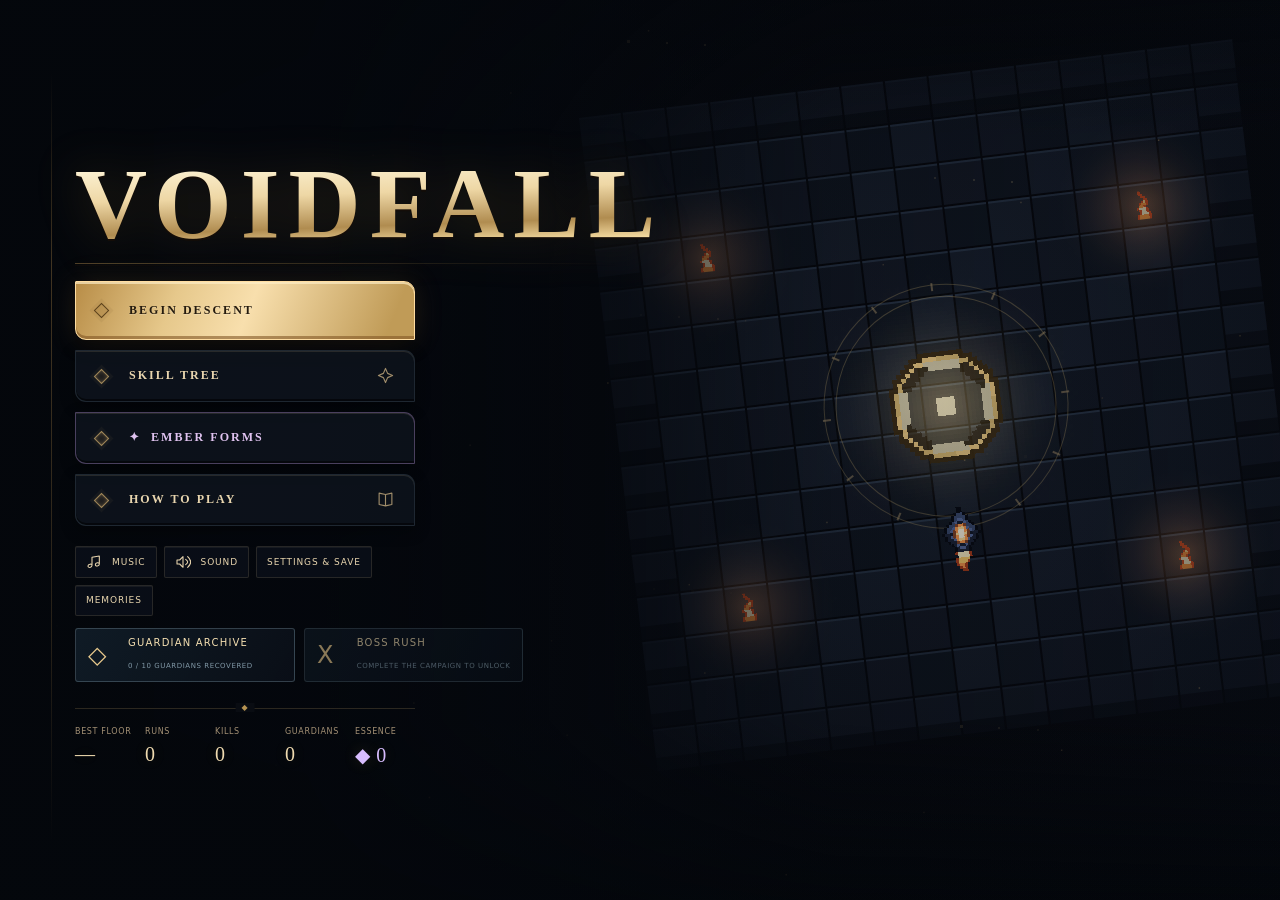
==== commit 1bad7342: "Make guardians adapt to player builds" ====
--- a/index.html
+++ b/index.html
@@ -11,6 +11,7 @@
 <link rel="stylesheet" href="styles/hud.css">
 <link rel="stylesheet" href="styles/overlays.css">
 <link rel="stylesheet" href="styles/interface.css">
+<link rel="stylesheet" href="styles/boss-adaptation.css?v=1">
 <link rel="stylesheet" href="styles/campaign.css">
 <link rel="stylesheet" href="styles/story.css">
 </head>
@@ -268,6 +269,7 @@
 <script src="src/bosses/secret-boss.js"></script>
 <script src="src/game/endless-hardening.js"></script>
 <script src="src/story/living-archive.js"></script>
+<script src="src/bosses/adaptive-guardians.js?v=1"></script>
 <script src="src/core/save-system.js?v=bb7d539"></script>
 <script src="src/core/boot.js"></script>
 </body>
--- a/styles/boss-adaptation.css
+++ b/styles/boss-adaptation.css
@@ -0,0 +1,6 @@
+#bossAdaptation{margin:-1px 0 7px;color:#cdb7dc;font:800 8px/1.25 system-ui,sans-serif;letter-spacing:.13em;text-shadow:0 0 12px #ad72d566;transition:.25s color,.25s text-shadow}
+#bossAdaptation.behind{color:#f1a19a;text-shadow:0 0 13px #d84a5c88}
+#bossAdaptation[hidden]{display:none}
+#bossbar:has(#bossAdaptation:not([hidden])){border-color:#a977c178;box-shadow:0 8px 30px #0009,0 0 24px #8b5bb226,inset 0 0 18px #9a62b00c}
+@media(max-width:700px){#bossAdaptation{font-size:7px;letter-spacing:.06em;margin-bottom:6px}#topC{width:calc(100vw - 24px);top:8px}#bossbar{padding:8px}}
+@media(prefers-reduced-motion:reduce){#bossAdaptation{transition:none}}
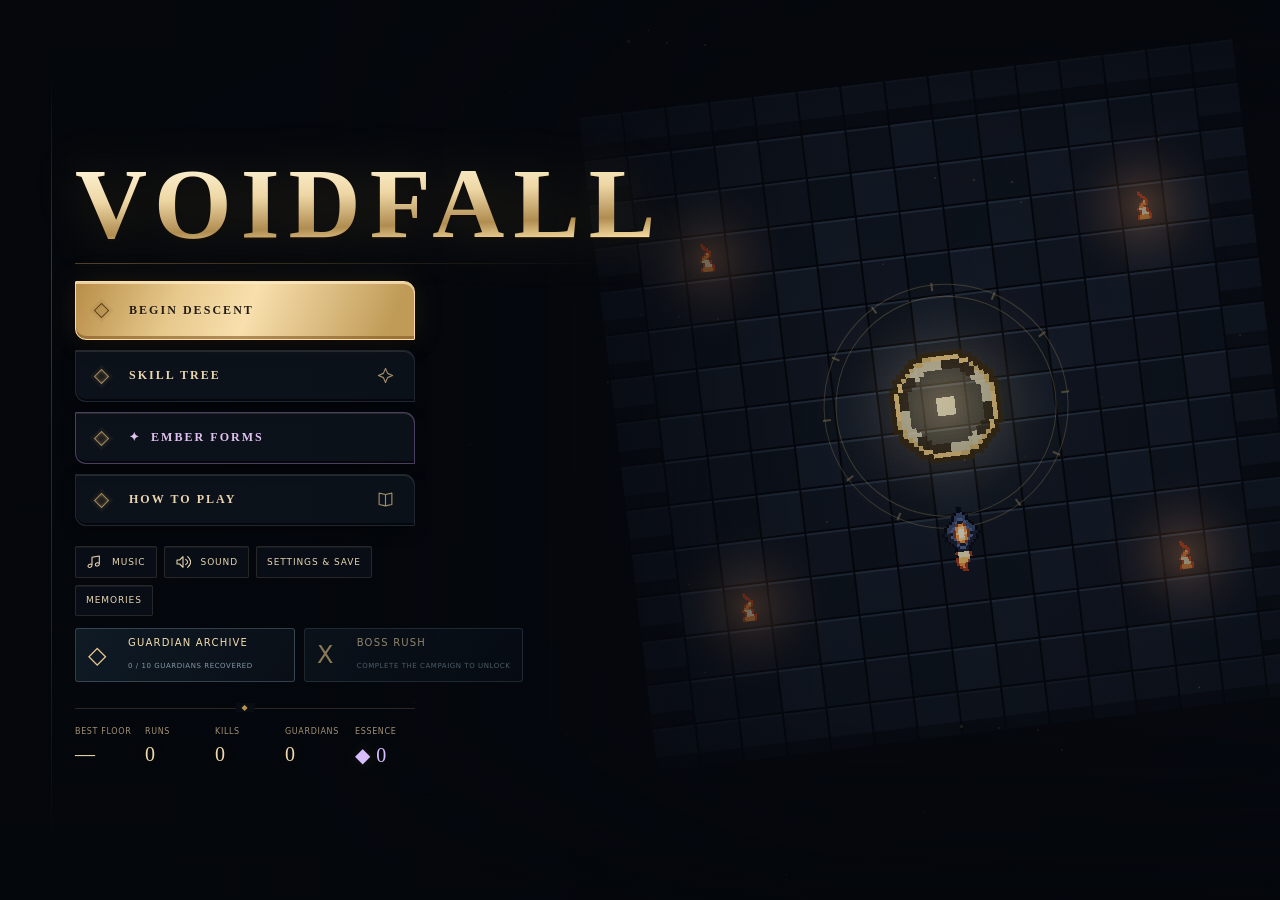
==== commit caddc179: "Give enemies and special rooms distinct identities" ====
--- a/index.html
+++ b/index.html
@@ -242,7 +242,7 @@
 <script src="src/chapters/late-regions.js"></script>
 <script src="src/progression/regional-blessings.js"></script>
 <script src="src/story/recovered-traces.js"></script>
-<script src="src/enemies/regional-enemies.js"></script>
+<script src="src/enemies/regional-enemies.js?v=2"></script>
 <script src="src/bosses/guardians.js"></script>
 <script src="src/world/regional-hazards.js"></script>
 <script src="src/chapters/late-hooks.js"></script>
@@ -261,7 +261,7 @@
 <script src="src/progression/rarity.js"></script>
 <script src="src/bosses/twin-regents.js"></script>
 <script src="src/progression/forms.js"></script>
-<script src="src/world/room-encounters.js"></script>
+<script src="src/world/room-encounters.js?v=2"></script>
 <script src="src/bosses/middle-guardians.js"></script>
 <script src="src/input/touch.js"></script>
 <script src="src/game/guardian-modes.js"></script>
@@ -269,6 +269,7 @@
 <script src="src/bosses/secret-boss.js"></script>
 <script src="src/game/endless-hardening.js"></script>
 <script src="src/story/living-archive.js"></script>
+<script src="src/enemies/creature-pass.js?v=2"></script>
 <script src="src/bosses/adaptive-guardians.js?v=1"></script>
 <script src="src/core/save-system.js?v=bb7d539"></script>
 <script src="src/core/boot.js"></script>
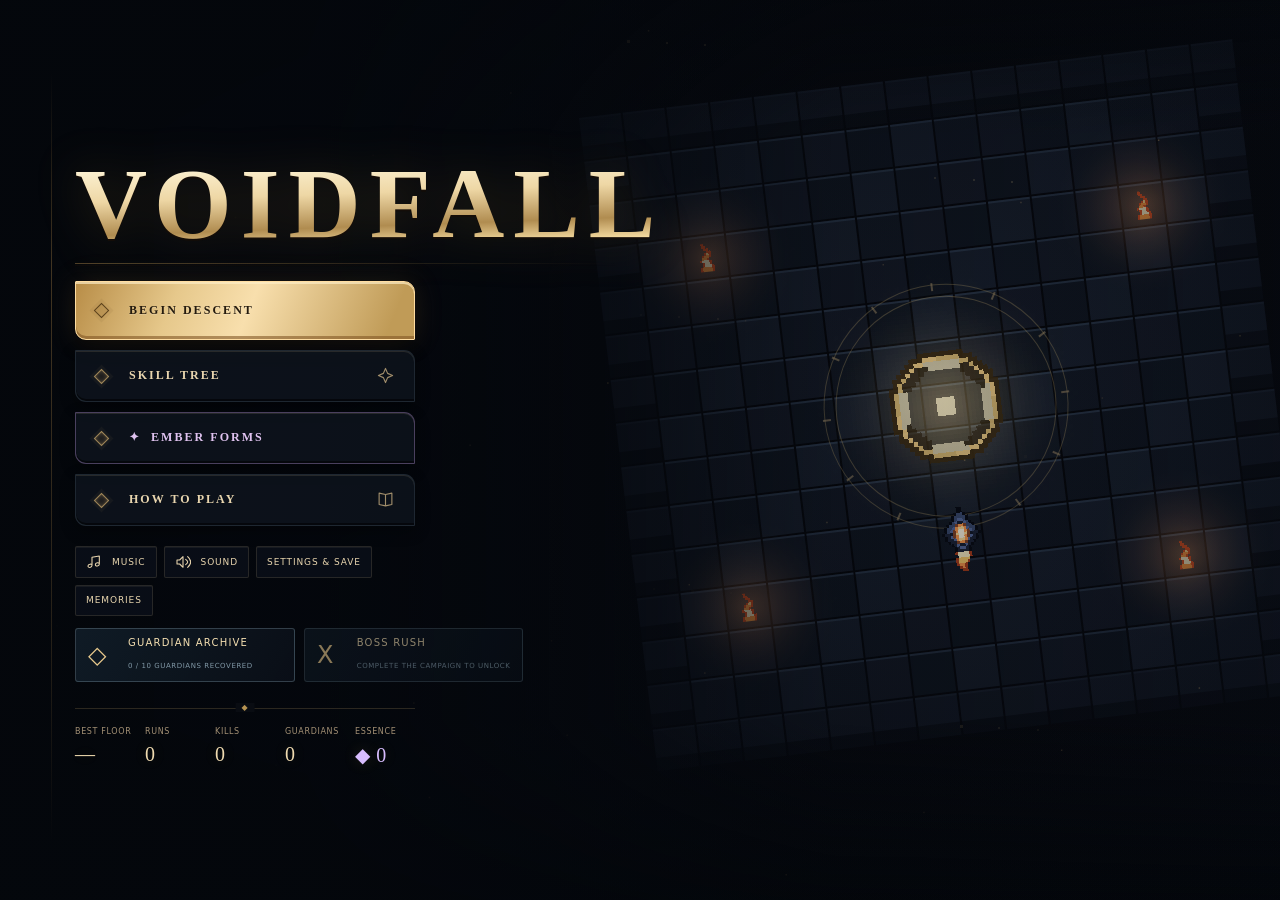
==== commit 92640b2b: "Rewrite the VoidFall campaign story" ====
--- a/index.html
+++ b/index.html
@@ -201,29 +201,7 @@
     </div>
   </section>
 </div>
-<div id="memories" class="ov"><div class="panel memories-panel"><div class="memories-heading"><div><span class="eyebrow">THINGS THAT STAY</span><h2>Memories</h2></div><button class="btn" id="memoriesClose">BACK</button></div><p class="memories-intro">Conversations and traces recovered in the depths.</p><details class="chapter-plan"><summary>Chapter II · Plan &amp; features <span>spoilers</span></summary><div>
-<h3>The Rootbound Gardens · floors 6–10</h3><p>Tangled roots, abandoned courtyards, broken glasshouses, and strange growth. Room sizes, positions, corridors, and loops are generated fresh. Echoes and the boss are placed into the connected map.</p>
-<table><thead><tr><th>Floor</th><th>Place</th><th>Encounters &amp; story</th></tr></thead><tbody>
-<tr><td>6</td><td>The Overgrown Walk</td><td>Moss slimes and petal bats, usually one or two together. Wick is more afraid of the roots than he admits.</td></tr>
-<tr><td>7</td><td>Glasshouse Ruins</td><td>Thorn spitters and bramble beds. Moving stems give warning before thorns rise. Pruning Flare joins the blessing pool.</td></tr>
-<tr><td>8</td><td>The Still Courtyard</td><td>Barkbacks appear in small groups. A sign in your handwriting reveals what the garden remembers.</td></tr>
-<tr><td>9</td><td>The Nursery</td><td>Small mixed pairs with quiet rooms between encounters. The echoes disagree about how many people were left here.</td></tr>
-<tr><td>10</td><td>The Root Chamber</td><td>The Hollow Matriarch: a sprawling, organic creature that tends nests and spreads roots across the arena.</td></tr>
-</tbody></table>
-<h3>The Hollow Matriarch</h3><p>Choose between attacking her and clearing what she plants. Roots grow into thorny paths; nests hatch small creatures. Both can be destroyed with Ember Bolt or Flare. There are at most two nests and two hatchlings in her first phase, or three hatchlings in her second.</p><p>Her claws draw back before raking, her arms follow your path before committing to a root lash, and her flower face brightens before she spits seeds. There are no giant circles to step out of. Below half health she blooms, links claw attacks, and grows roots faster. Recovery leaves her exposed to Flare.</p><p>The fight has its own portrait, introduction, aftermath, sealed arena, music intensity, and chapter ending. Boss conversations are remembered across descents and return after Reset Everything. Winning unlocks Afterbloom: critical hits can heal two health, once per second.</p>
-<h3>Encounter size &amp; progression</h3><p>The starting room is clear. Floor 1 has at most five creatures spread across separate rooms, with only one attacking at a time. Floors 2–4 have caps of 7, 8, and 9; pairs appear gradually. The Warden's approach has at most four ordinary enemies. Floors 6–9 have caps of 9, 11, 12, and 14, with at most two creatures placed together. The Matriarch's approach has at most five.</p><p>Enemies notice you from closer range, and the first room of each floor gives you space to get your bearings. At most two ordinary enemies engage together on floors 2–3, three on floors 4–7, and four on floors 8–10. Each enemy gives 50% more XP to keep upgrades coming. Existing checkpoints are thinned when resumed. Larger crowds belong to later chapters.</p><p>Fifty recovered rooms, conversations, earned blessings, and player-shaped memories connect the ten stages. Generated maps, hazards, boss phases, memories, and rewards all survive save and resume. Each major system now lives in its own maintainable source file.</p>
-<h3>The ten stages</h3><p>Floors 1–50 are playable. Every five-floor region has its own roster, hazards, records, and guardian:</p>
-<table><tbody>
-<tr><td>11–15</td><td>The Drowned Reservoir</td><td>ACTIVE · The Bellkeeper moves beneath the channels; ripples reveal where it will surface.</td></tr>
-<tr><td>16–20</td><td>The Ember Foundry</td><td>ACTIVE · The Ember Colossus overheats the arena and opens its vents while cooling.</td></tr>
-<tr><td>21–25</td><td>The Shattered Observatory</td><td>ACTIVE · The Glass Astronomer redirects beams through floating lenses.</td></tr>
-<tr><td>26–30</td><td>The Buried Archive</td><td>ACTIVE · The Pale Scribe writes attack paths into the floor.</td></tr>
-<tr><td>31–35</td><td>The Silent Court</td><td>ACTIVE · The Twin Regents fight as a pair and change when one falls.</td></tr>
-<tr><td>36–40</td><td>The Choir Spire</td><td>ACTIVE · The Void Seraph dives from the dark and folds volleys into wings.</td></tr>
-<tr><td>41–45</td><td>The Black Citadel</td><td>ACTIVE · The Obsidian Tyrant advances behind barriers and siege fire.</td></tr>
-<tr><td>46–50</td><td>The Heart of the Star</td><td>ACTIVE · The First Keeper remembers every guardian that came before.</td></tr>
-</tbody></table>
-</div></details>
+<div id="memories" class="ov"><div class="panel memories-panel"><div class="memories-heading"><div><span class="eyebrow">THINGS THAT STAY</span><h2>Memories</h2></div><button class="btn" id="memoriesClose">BACK</button></div><p class="memories-intro">Conversations and traces recovered in the depths.</p>
 <div id="memoryList"></div><div id="memoryEmpty">Nothing yet. Take the first step.</div><h3 class="armory-heading">Earned blessings</h3><div id="armoryList"></div></div></div>
 <div id="chapterClear" class="ov"><div class="panel chapter-clear-panel"><div class="chapter-seal" id="chapterSeal" aria-hidden="true">Ⅰ</div><div class="eyebrow" id="chapterCompleteLabel">CHAPTER I COMPLETE</div><h2 id="chapterCompleteTitle">The Hollow Gate</h2><p id="chapterCompleteText">The Warden has lowered his weapon.<br>Beyond him, the stairs keep going.</p><div id="chapterStats" class="statsgrid"></div><div class="chapter-quote" id="chapterQuote">“You asked me to stop you.”</div><div class="btnrow"><button class="btn primary" id="chapterContinue">DESCEND FURTHER</button><button class="btn" id="chapterSave">SAVE & RETURN</button></div><button class="text-button" id="chapterExplore">Stay and look around</button></div></div>
 
@@ -269,6 +247,7 @@
 <script src="src/bosses/secret-boss.js"></script>
 <script src="src/game/endless-hardening.js"></script>
 <script src="src/story/living-archive.js"></script>
+<script src="src/story/story-rewrite.js?v=2"></script>
 <script src="src/enemies/creature-pass.js?v=2"></script>
 <script src="src/bosses/adaptive-guardians.js?v=1"></script>
 <script src="src/core/save-system.js?v=bb7d539"></script>
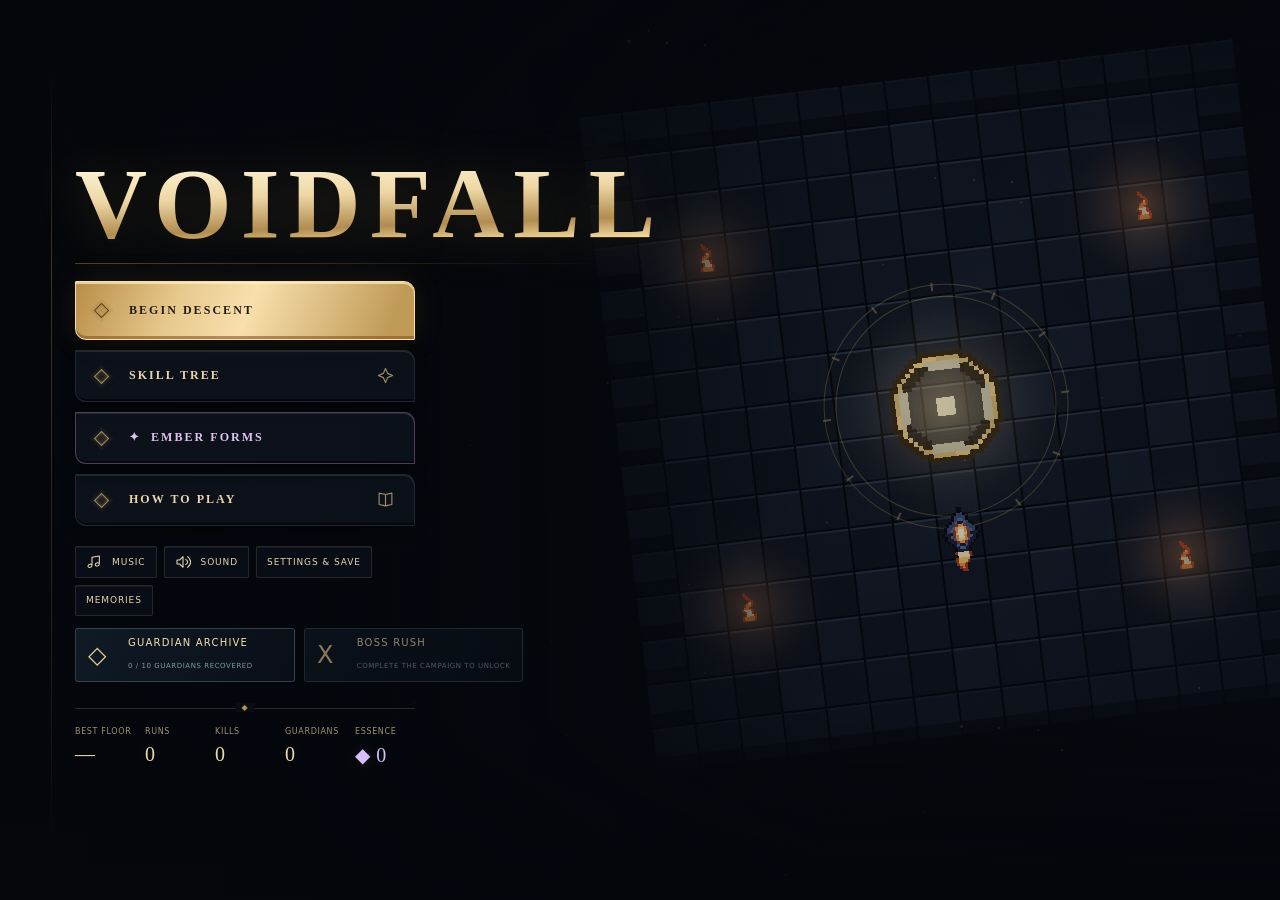
==== commit 989061fa: "Polish combat feedback and readability" ====
--- a/index.html
+++ b/index.html
@@ -250,6 +250,7 @@
 <script src="src/story/story-rewrite.js?v=2"></script>
 <script src="src/enemies/creature-pass.js?v=2"></script>
 <script src="src/bosses/adaptive-guardians.js?v=1"></script>
+<script src="src/combat/combat-polish.js?v=1"></script>
 <script src="src/core/save-system.js?v=bb7d539"></script>
 <script src="src/core/boot.js"></script>
 </body>
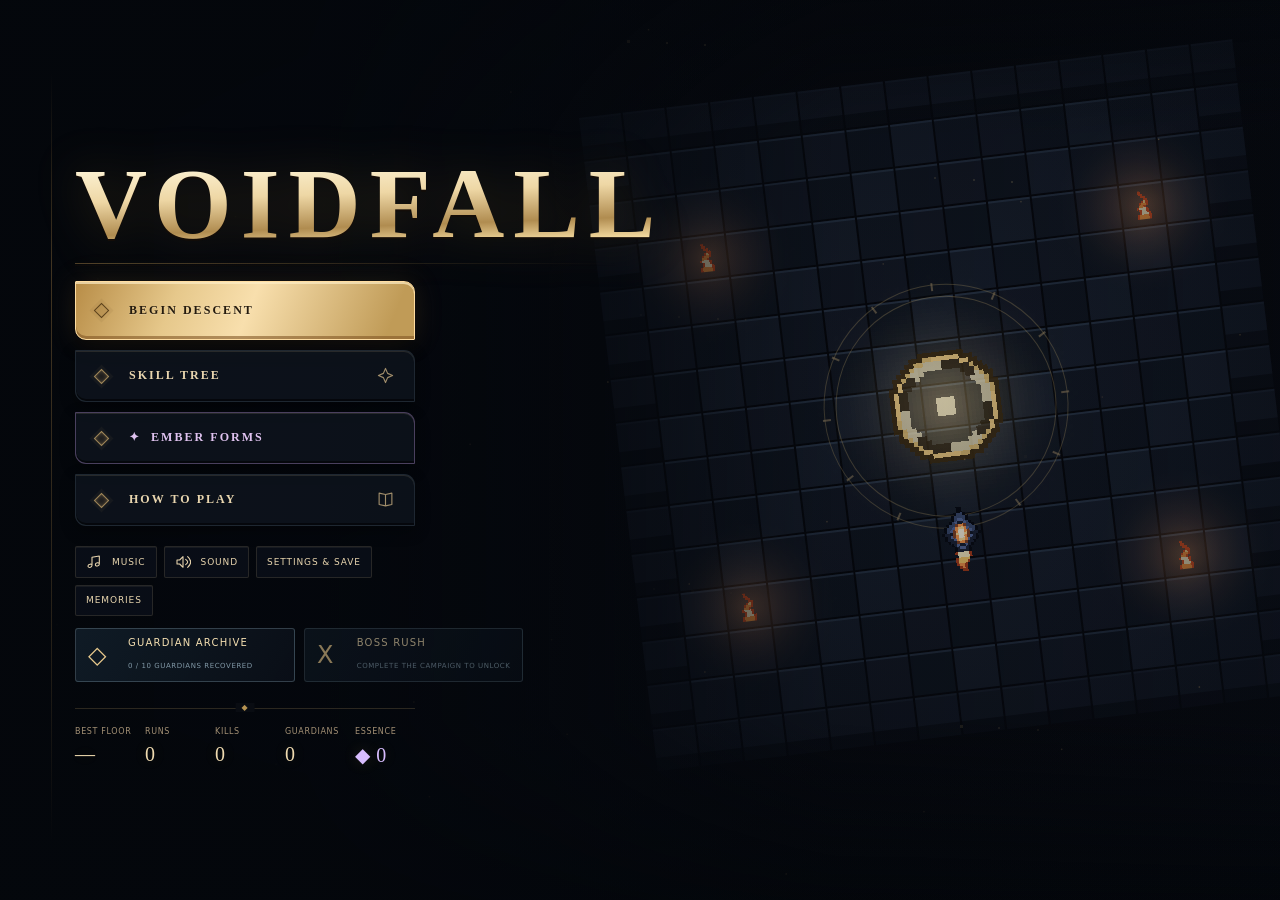
==== commit 7367a8b7: "Restore the established enemy art style" ====
--- a/index.html
+++ b/index.html
@@ -248,7 +248,6 @@
 <script src="src/game/endless-hardening.js"></script>
 <script src="src/story/living-archive.js"></script>
 <script src="src/story/story-rewrite.js?v=2"></script>
-<script src="src/enemies/creature-pass.js?v=2"></script>
 <script src="src/bosses/adaptive-guardians.js?v=1"></script>
 <script src="src/combat/combat-polish.js?v=1"></script>
 <script src="src/core/save-system.js?v=bb7d539"></script>
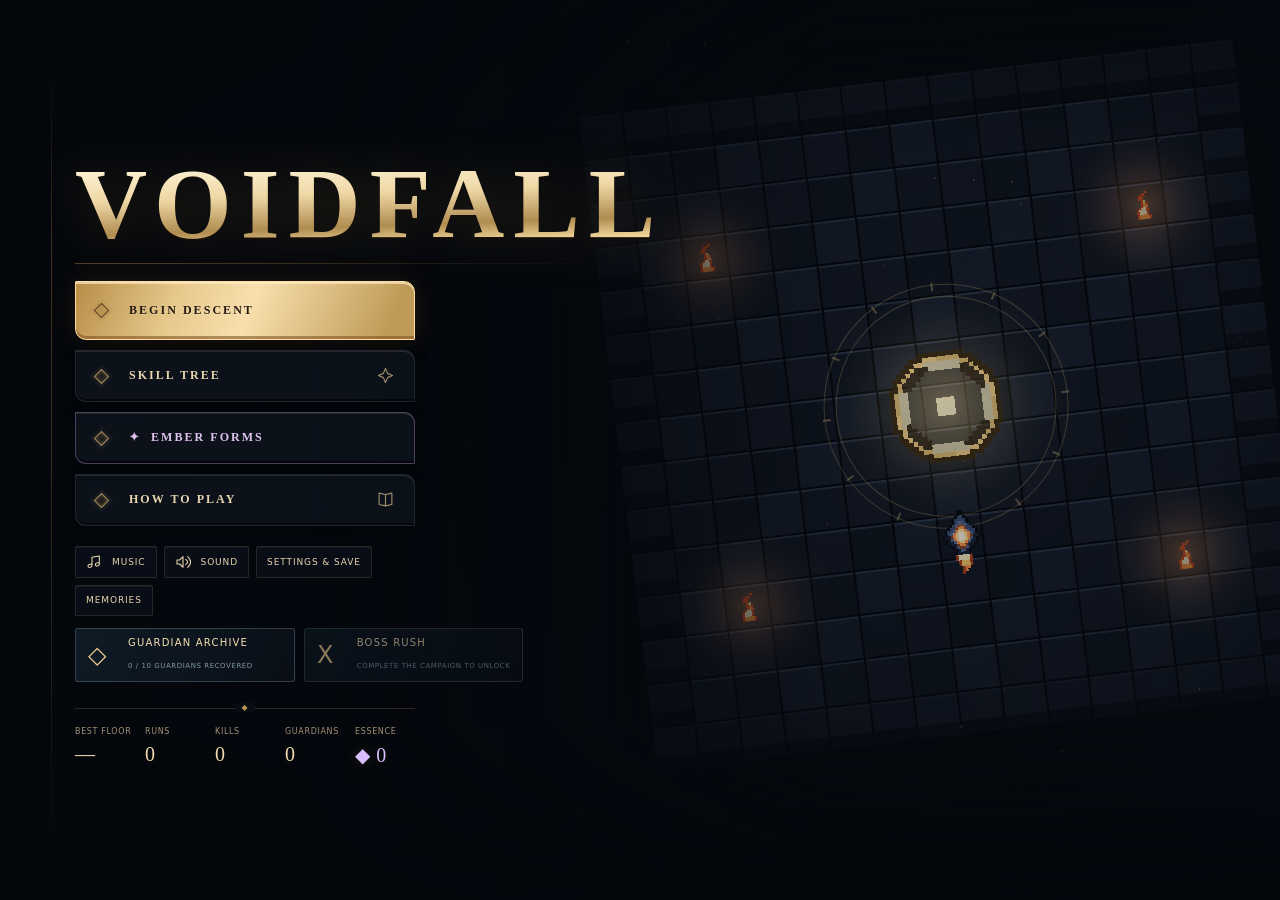
==== commit 66ebade0: "Remaster the VoidFall soundtrack and effects" ====
--- a/index.html
+++ b/index.html
@@ -250,6 +250,7 @@
 <script src="src/story/story-rewrite.js?v=2"></script>
 <script src="src/bosses/adaptive-guardians.js?v=1"></script>
 <script src="src/combat/combat-polish.js?v=1"></script>
+<script src="src/audio/mastering.js?v=2"></script>
 <script src="src/core/save-system.js?v=bb7d539"></script>
 <script src="src/core/boot.js"></script>
 </body>
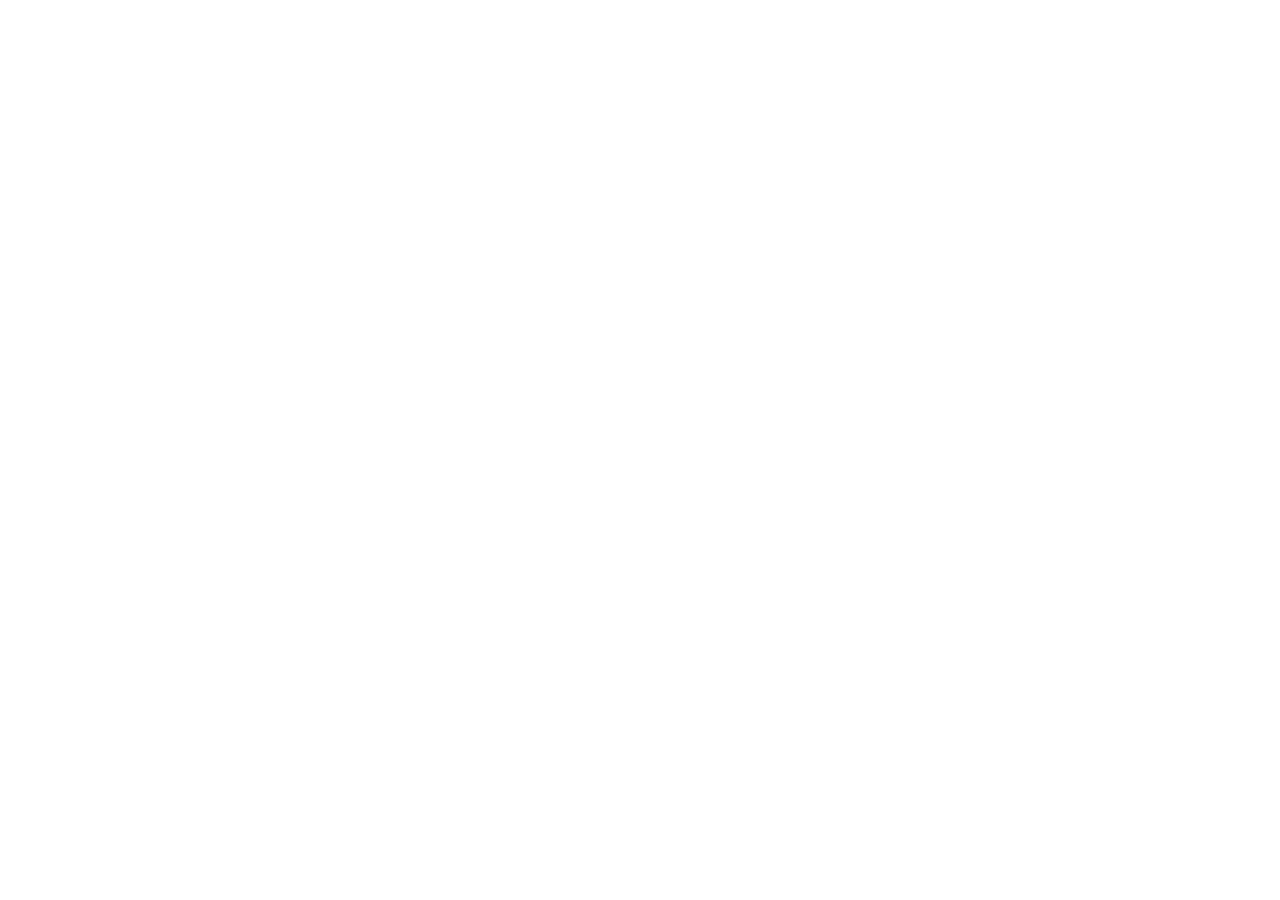
==== commit d2100c1f: "Redirect VoidFall to The Seventh Ember" ====
--- a/index.html
+++ b/index.html
@@ -1,257 +1,54 @@
-<!DOCTYPE html>
+<!doctype html>
 <html lang="en">
 <head>
-<meta charset="UTF-8">
-<meta http-equiv="Content-Security-Policy" content="default-src 'self'; script-src 'self'; style-src 'self' 'unsafe-inline'; img-src 'self' data: blob:; media-src 'self' data: blob:; connect-src 'none'; object-src 'none'; base-uri 'none';">
-<meta name="viewport" content="width=device-width, initial-scale=1.0, viewport-fit=cover">
-<title>VoidFall</title>
-<meta http-equiv="Content-Type" content="text/html; charset=UTF-8">
-<meta name="description" content="A dungeon roguelike with fifty floors, permanent progression, ten guardians, and an endless descent.">
-<link rel="stylesheet" href="styles/base.css">
-<link rel="stylesheet" href="styles/hud.css">
-<link rel="stylesheet" href="styles/overlays.css">
-<link rel="stylesheet" href="styles/interface.css">
-<link rel="stylesheet" href="styles/boss-adaptation.css?v=1">
-<link rel="stylesheet" href="styles/campaign.css">
-<link rel="stylesheet" href="styles/story.css">
+  <meta charset="utf-8">
+  <meta name="viewport" content="width=device-width, initial-scale=1">
+  <meta name="robots" content="noindex,follow">
+  <meta http-equiv="refresh" content="0; url=https://theoverridden.github.io/The-Seventh-Ember/">
+  <link rel="canonical" href="https://theoverridden.github.io/The-Seventh-Ember/">
+  <title>The Seventh Ember</title>
+  <style>
+    :root { color-scheme: dark; font-family: Georgia, "Times New Roman", serif; }
+    * { box-sizing: border-box; }
+    body {
+      min-height: 100vh;
+      margin: 0;
+      display: grid;
+      place-items: center;
+      overflow: hidden;
+      color: #f4e7cf;
+      background:
+        radial-gradient(circle at 50% 45%, rgba(208, 103, 42, .17), transparent 24rem),
+        linear-gradient(150deg, #120e10, #060608 60%, #110b08);
+    }
+    main { position: relative; padding: 3rem; text-align: center; }
+    main::before {
+      content: "";
+      position: absolute;
+      inset: 50% auto auto 50%;
+      width: 6rem;
+      height: 6rem;
+      translate: -50% -50%;
+      border: 1px solid rgba(231, 153, 82, .35);
+      rotate: 45deg;
+      animation: breathe 1.8s ease-in-out infinite;
+    }
+    p { position: relative; margin: 0 0 1.1rem; letter-spacing: .12em; text-transform: uppercase; }
+    a { position: relative; color: #f3b36e; text-underline-offset: .3em; }
+    @keyframes breathe { 50% { scale: 1.12; opacity: .52; } }
+    @media (prefers-reduced-motion: reduce) { main::before { animation: none; } }
+  </style>
+  <script>
+    const destination = new URL("https://theoverridden.github.io/The-Seventh-Ember/");
+    destination.search = window.location.search;
+    destination.hash = window.location.hash;
+    window.location.replace(destination.href);
+  </script>
 </head>
 <body>
-
-<canvas id="cv" tabindex="0" aria-label="VoidFall dungeon. On touchscreens, use the left stick to move, hold the right stick to aim and fire, and use the four ability buttons. With a keyboard, move with WASD or arrows, J for Ember Bolt, K for Flare, R to Rekindle, Space to dash, E to interact, Escape to pause."></canvas>
-<div id="vig"></div><div id="lowvig"></div>
-<div id="fade"></div>
-
-<!-- ================= HUD ================= -->
-<div id="hud">
-  <div id="topL" class="plate">
-    <div class="barwrap"><div id="hpfill"></div><div id="hptext"></div></div>
-    <div class="barwrap xpwrap"><div id="xpfill"></div></div>
-    <div id="lvlrow"><span id="lvlbadge">LV 1</span><span id="xptext"></span></div>
-  </div>
-  <div id="topC"><div id="floorBanner"></div><div id="floorObjective"></div>
-    <div id="bossbar" class="plate"><div id="bossname"></div><div class="bosswrap"><div id="bossfill"></div></div></div>
-    <div id="toasts"></div>
-  </div>
-  <div id="topR">
-    <canvas id="mm" width="184" height="146"></canvas>
-    <div id="statline">
-      <span class="stat"><i data-lucide="map"></i>FLOOR <b id="stFloor">1</b></span>
-      <span class="stat" id="esshud"><i data-lucide="gem"></i><b id="stEss">0</b></span>
-      <span class="stat"><i data-lucide="skull"></i><b id="stKills">0</b></span>
-      <span class="stat"><i data-lucide="timer"></i><b id="stTime">0:00</b></span>
-    </div>
-  </div>
-  <div id="botL"><div id="chips" style="display:flex;gap:6px;flex-wrap:wrap"></div></div>
-  <div id="botC">
-    <div id="prompt"><kbd>E</kbd><span id="promptTxt">DESCEND</span></div>
-    <div id="dashwrap"><div id="dashmeter" style="--p:1"></div><span>DASH</span></div>
-  </div>
-  <div id="weaponHUD"><div class="weapon-top"><span id="weaponStatus">EMBER BOLT</span><span id="ammoCount">6 / 6</span></div><div id="ammoRounds" aria-hidden="true"></div><div class="weapon-reload-track"><div id="reloadProgress"></div></div><div class="weapon-actions"><button id="btnReload" aria-label="Rekindle ember charges"><kbd>R</kbd> REKINDLE</button><button id="btnMelee" aria-label="Release close-range Flare"><kbd>K</kbd> FLARE · <span id="bladePower">2.25×</span></button></div><div class="blade-line"><span id="bladeReady">FLARE READY</span><div class="blade-track"><div id="bladeProgress"></div></div></div></div>
-  <div id="fps"></div>
-  <div id="quickControls">WASD move · J / click Ember Bolt · K / right-click Flare · R Rekindle · Space dash · E interact</div>
-  <div class="hud-actions"><button class="btn" id="btnPause">PAUSE <kbd>Esc</kbd></button></div>
-  <div id="touchControls" aria-label="Touch controls">
-    <div class="touch-stick-wrap" id="moveStickWrap"><div class="touch-caption"><b>MOVE</b> DRAG</div><div class="touch-stick" id="moveStick" aria-label="Movement joystick"><i class="touch-stick-grid"></i><i class="touch-knob"></i></div></div>
-    <div class="touch-actions">
-      <button class="touch-action" id="touchMelee" aria-label="Release close-range Flare"><strong>✦</strong>FLARE</button>
-      <button class="touch-action" id="touchDash" aria-label="Dash"><strong>››</strong>DASH</button>
-      <button class="touch-action" id="touchReload" aria-label="Rekindle ember charges"><strong>↻</strong>REKINDLE</button>
-      <button class="touch-action interact" id="touchEnter" aria-label="Interact or enter portal"><strong>◇</strong>USE</button>
-    </div>
-    <div class="touch-stick-wrap" id="aimStickWrap"><div class="touch-caption"><b>BOLT</b> AIM + HOLD</div><div class="touch-stick" id="aimStick" aria-label="Aim and fire joystick"><i class="touch-fire-ring"></i><i class="touch-stick-grid"></i><i class="touch-knob"></i></div></div>
-  </div>
-</div>
-
-<!-- ================= MENU ================= -->
-<div id="menu" class="ov open">
-  <div class="menu-box">
-    <h1 class="title">VOIDFALL</h1>
-    <div class="menu-btns">
-      <button class="btn primary" id="btnContinue" hidden><i data-lucide="play"></i>CONTINUE DESCENT</button><div id="resumeHint" hidden></div>
-      <button class="btn primary" id="btnStart"><i data-lucide="arrow-down"></i>BEGIN DESCENT</button>
-      <button class="btn subtle" id="btnTree"><i data-lucide="sparkles"></i>SKILL TREE</button>
-      <button class="btn subtle" id="btnHow"><i data-lucide="book-open"></i>HOW TO PLAY</button>
-    </div>
-    <div class="audiorow"><button class="btn" id="btnMusic"><i data-lucide="music"></i>MUSIC</button><button class="btn" id="btnSfx"><i data-lucide="volume-2"></i>SOUND</button><button class="btn" id="btnSettings">SETTINGS & SAVE</button><button class="btn" id="btnMemories">MEMORIES</button></div>
-    <div id="campaignMedal" hidden>◆ FIRST DAWN · CAMPAIGN COMPLETE</div><div id="menuStats"></div>
-  </div>
-</div>
-
-
-<div id="finale" class="ov" role="dialog" aria-modal="true" aria-labelledby="endingTitle">
- <div class="finale-shell"><p class="ending-kicker">VOIDFALL · THE END OF THE DESCENT</p><canvas id="endingCanvas" width="720" height="280" aria-label="The archive opens, releasing its people into the dawn."></canvas><h2 id="endingTitle"></h2>
- <div id="endingStory"><strong id="endingSpeaker"></strong><p id="endingText"></p></div><button class="btn primary" id="endingNext">CONTINUE</button>
- <div id="endingResults" hidden><p>You opened the gate. Your campaign victory is saved.</p><div id="endingNumbers"></div><div id="endingBuild"></div><div class="ending-choices"><button class="btn primary" id="endingFinish">FINISH &amp; RETURN TO MENU</button><button class="btn" id="endingInfinite">ENTER ENDLESS MODE</button><button class="btn subtle" id="endingReplay">REPLAY ENDING</button></div><p>Endless Mode carries this build into floor 51. Mutations, mixed enemy groups, and binding Oaths reshape the descent. Dying there keeps your victory.</p></div>
- </div>
-</div>
-
-<!-- ================= HOW TO ================= -->
-<div id="howto" class="ov">
-  <div class="panel" style="max-width:560px">
-    <div class="bigword cinzel" style="font-size:1.6rem;color:#ffe9b8">HOW TO PLAY</div>
-    <div class="how-grid">
-      <div class="k"><kbd>W</kbd><kbd>A</kbd><kbd>S</kbd><kbd>D</kbd></div><div>Move (arrow keys also work)</div>
-      <div class="k"><i data-lucide="mouse" style="width:14px;height:14px"></i></div><div>Aim with mouse — <b style="color:#e8d5ae">hold click</b> to fire</div>
-      <div class="k"><kbd>SPACE</kbd></div><div>Dash — grants brief invulnerability</div>
-      <div class="k"><kbd>E</kbd></div><div>Enter the portal · restores 15% health on floors 1–10, then 8%</div>
-      <div class="k"><kbd>ESC</kbd>/<kbd>P</kbd></div><div>Pause</div>
-      <div class="k"><kbd>J</kbd></div><div>Cast Ember Bolts at the nearest enemy · Rekindles when empty</div><div class="k"><kbd>F</kbd></div><div>Toggle automatic aim + fire (helpful on a trackpad)</div><div class="k"><kbd>K</kbd> / right click</div><div>Flare — 2.25× Ember Bolt damage · usable while Rekindling</div><div class="k"><kbd>R</kbd></div><div>Rekindle six charges · empty wells Rekindle automatically</div><div class="k"><kbd>M</kbd></div><div>Toggle music</div>
-      <div class="k"><kbd>TOUCH</kbd></div><div>Left stick moves · hold the right stick to aim and fire · four buttons use Flare, Dash, Rekindle, and nearby objects</div>
-    </div>
-    <div class="how-tips">Walk up to a chest to open it. Cyan XP and violet essence are separate.<br>
-      <b>Cyan shards</b> grant XP — level up and draft 1 of 3 blessings.<br>
-      <b>Violet essence</b> is yours forever, even in death. Spend it in the <b>Skill Tree</b>.<br>
-      A guardian waits on every <b>fifth floor</b>. Its portal stays sealed until it falls.<br>
-      The descent has <b>50 floors</b> across ten regions. A guardian waits at the end of each one.
-    </div>
-    <button class="btn primary" id="btnHowClose">UNDERSTOOD</button>
-  </div>
-</div>
-
-<!-- ================= LEVEL UP ================= -->
-<div id="levelup" class="ov">
-  <div id="luWrap">
-    <div id="luTitle">LEVEL UP</div>
-    <div id="luSub">CHOOSE A BLESSING &nbsp;·&nbsp; PRESS 1 · 2 · 3</div>
-    <div id="cards"></div>
-  </div>
-</div>
-
-<!-- ================= PAUSE ================= -->
-<div id="pause" class="ov">
-  <div class="panel">
-    <div class="bigword">PAUSED</div>
-    <div class="dword-sub">THE VOID WAITS PATIENTLY</div>
-    <div class="statsgrid" style="grid-template-columns:repeat(4,1fr)" id="pStats"></div>
-    <div class="btnrow">
-      <button class="btn primary" id="btnResume"><i data-lucide="play"></i>RESUME</button>
-      <button class="btn" id="btnSaveExit">SAVE & RETURN</button><button class="btn" id="btnPauseSettings">SETTINGS</button><button class="btn" id="btnPauseMemories">MEMORIES</button><button class="btn danger" id="btnAbandon"><i data-lucide="home"></i>END RUN</button>
-    </div>
-  </div>
-</div>
-
-<!-- ================= DEATH ================= -->
-<div id="dead" class="ov">
-  <div class="panel">
-    <div class="bigword">THE VOID CLAIMS YOU</div>
-    <div class="dword-sub">DEATH IS ONLY A DOORWAY</div>
-    <div class="statsgrid" id="dStats"></div>
-    <div id="dEssBox"></div>
-    <div class="btnrow">
-      <button class="btn primary" id="btnDeadTree"><i data-lucide="sparkles"></i>SPEND ESSENCE</button>
-      <button class="btn" id="btnDeadMenu"><i data-lucide="rotate-ccw"></i>RISE AGAIN</button>
-    </div>
-  </div>
-</div>
-
-<!-- ================= VICTORY ================= -->
-<div id="win" class="ov">
-  <div class="panel">
-    <div class="bigword">THE STAR IS STILL</div>
-    <div class="dword-sub">FIFTY FLOORS BELOW THE GATE · WICK IS STILL HERE</div>
-    <div class="statsgrid" id="wStats"></div>
-    <div id="wEssBox"></div>
-    <div class="btnrow">
-      <button class="btn primary" id="btnWinGo"><i data-lucide="eye"></i>STAY A MOMENT</button>
-      <button class="btn" id="btnWinEnd"><i data-lucide="rotate-ccw"></i>RETURN TO TITLE</button>
-    </div>
-  </div>
-</div>
-
-<!-- ================= SKILL TREE ================= -->
-<div id="skills" class="ov">
-  <div class="tree-panel">
-    <div class="tree-head">
-      <div><h2>SKILL TREE</h2><div class="tree-sub">97 permanent sigils across eight winding constellations.</div></div>
-      <div style="display:flex;align-items:center;gap:18px">
-        <div><span id="treeMastery">0 / 97 SIGILS</span><div class="mastery-track"><i id="treeMasteryFill"></i></div></div><span id="treeEss"><i data-lucide="gem"></i><b>0</b></span>
-        <button class="btn" id="btnTreeBack" style="padding:9px 20px;font-size:11px"><i data-lucide="rotate-ccw"></i>BACK</button>
-      </div>
-    </div>
-    <div class="tree-layout"><div class="tree-map"><div id="treeWrap"><canvas id="treeCv" width="1240" height="980" aria-hidden="true"></canvas><div id="treeNodes" aria-label="Permanent skill tree"></div></div></div><aside class="tree-inspector"><div class="eyebrow">PERMANENT SIGIL</div><h3 id="nodeTitle">Awakening</h3><p id="nodeDesc"></p><div class="price" id="nodePrice"></div><div class="node-status" id="nodeStatus" role="status"></div><button class="btn primary" id="btnUnlock">UNLOCK SIGIL</button><div class="meta-total" id="metaTotal"></div></aside></div>
-    <div class="tree-foot"><span>SELECT A SIGIL · UNLOCK WITH ESSENCE</span><span>ABOUT ◆ 10,500 PER FULL CLEAR · ◆ 340,285 TO MASTER</span></div>
-  </div>
-</div>
-<div id="treeTip"></div>
-<div id="settings" class="ov" style="z-index:50"><div class="panel" style="width:530px;text-align:left"><div class="bigword" style="font-size:24px">MAKE THE DESCENT YOURS</div>
- <label class="settings-row"><span>Music<small>Procedural ambient soundtrack.</small></span><input id="setMusic" type="checkbox"></label>
- <label class="settings-row"><span>Sound effects<small>Combat, pickups, and menu sounds.</small></span><input id="setSfx" type="checkbox"></label>
- <label class="settings-row"><span>Reduced motion<small>Disable camera shake and menu animations.</small></span><input id="setMotion" type="checkbox"></label>
- <label class="settings-row"><span>Touch controls<small>Dual analog sticks with aim-to-fire and dedicated ability buttons. Enabled automatically on touchscreens.</small></span><input id="setTouch" type="checkbox"></label>
- <label class="settings-row"><span>Dialogue speed<small>Read at your own pace. Enter or Space continues.</small></span><select id="setTextSpeed"><option value="1">Normal</option><option value="2">Fast</option><option value="0">Instant</option></select></label>
- <label class="settings-row"><span>Dialogue sounds<small>Quiet tones while characters speak.</small></span><input id="setDialogueVoice" type="checkbox"></label>
- <label class="settings-row"><span>Effects<small>Use light effects on slower devices.</small></span><select id="setQuality"><option value="full">Full</option><option value="light">Light</option></select></label>
- <p class="save-message" id="settingsSave">Your essence, skill tree, and current run save automatically. Export a backup before changing browsers or devices.</p>
- <div class="settings-actions"><button class="btn" id="btnExport">EXPORT SAVE</button><button class="btn" id="btnImport">IMPORT SAVE</button><button class="btn primary" id="btnSettingsClose">DONE</button></div><div class="settings-reset"><button class="btn danger" id="btnResetEverything">RESET EVERYTHING</button><small>Start fresh, including dialogue, essence, and the Skill Tree.</small></div><input type="file" id="saveFile" accept="application/json,.json" hidden>
- <div id="importReview" hidden><p class="save-message" id="importSummary"></p><div class="settings-actions"><button class="btn danger" id="btnImportApply">REPLACE PROGRESS</button><button class="btn" id="btnImportCancel">CANCEL</button></div></div>
-</div></div>
-<div id="confirmRun" class="ov" style="z-index:55"><div class="panel"><div class="bigword" style="font-size:25px" id="confirmTitle">BEGIN AGAIN?</div><p style="color:#aab7c7;font-size:13px;line-height:1.8" id="confirmText"></p><div class="btnrow"><button class="btn danger" id="btnConfirmRun">BEGIN AGAIN</button><button class="btn" id="btnCancelRun">GO BACK</button></div></div></div>
-
-<div id="traceRecord" role="dialog" aria-modal="true" aria-labelledby="traceObject"><div class="trace-shell"><span class="trace-kicker">RECOVERED TRACE</span><span class="trace-place" id="tracePlace"></span><h2 class="trace-object" id="traceObject"></h2><div class="trace-mark" aria-hidden="true"></div><p class="trace-description" id="traceDescription"></p><blockquote class="trace-fragment" id="traceFragment"></blockquote><div class="trace-note" id="traceNote">Added to memories</div><button class="primary" id="traceClose">KEEP MOVING</button></div></div>
-<div id="chapterBanner" aria-live="polite"><span id="chapterRegion">CHAPTER I · THE HOLLOW GATE</span><strong id="chapterPlace"></strong><small id="chapterHint"></small></div>
-<div id="fieldNote" role="status"></div>
-<div id="conversation" role="dialog" aria-modal="true" aria-labelledby="speakerName" hidden>
-  <div class="conversation-shade"></div>
-  <section class="dialogue-frame" id="dialogueFrame" data-speaker="wick">
-    <div class="speaker-portrait"><canvas id="speakerPortrait" width="120" height="120" aria-hidden="true"></canvas><span id="speakerTag">EMBER</span></div>
-    <div class="dialogue-content"><div class="dialogue-heading"><span id="speakerName"></span><span id="dialogueChapter">THE HOLLOW GATE</span></div>
-      <p id="dialogueText" aria-hidden="true"></p><p class="sr-only" id="dialogueReadback" aria-live="polite"></p>
-      <div id="dialogueChoices"></div>
-      <div class="dialogue-footer"><button id="dialogueSkip">SKIP SCENE</button><span id="dialogueKeys">ENTER / SPACE</span><button id="dialogueNext" aria-label="Continue dialogue">CONTINUE <span>◆</span></button></div>
-    </div>
-  </section>
-</div>
-<div id="memories" class="ov"><div class="panel memories-panel"><div class="memories-heading"><div><span class="eyebrow">THINGS THAT STAY</span><h2>Memories</h2></div><button class="btn" id="memoriesClose">BACK</button></div><p class="memories-intro">Conversations and traces recovered in the depths.</p>
-<div id="memoryList"></div><div id="memoryEmpty">Nothing yet. Take the first step.</div><h3 class="armory-heading">Earned blessings</h3><div id="armoryList"></div></div></div>
-<div id="chapterClear" class="ov"><div class="panel chapter-clear-panel"><div class="chapter-seal" id="chapterSeal" aria-hidden="true">Ⅰ</div><div class="eyebrow" id="chapterCompleteLabel">CHAPTER I COMPLETE</div><h2 id="chapterCompleteTitle">The Hollow Gate</h2><p id="chapterCompleteText">The Warden has lowered his weapon.<br>Beyond him, the stairs keep going.</p><div id="chapterStats" class="statsgrid"></div><div class="chapter-quote" id="chapterQuote">“You asked me to stop you.”</div><div class="btnrow"><button class="btn primary" id="chapterContinue">DESCEND FURTHER</button><button class="btn" id="chapterSave">SAVE & RETURN</button></div><button class="text-button" id="chapterExplore">Stay and look around</button></div></div>
-
-<script src="src/core/error-boundary.js"></script>
-<script src="src/core/foundation.js"></script>
-<script src="src/core/input.js"></script>
-<script src="src/render/sprites.js"></script>
-<script src="src/core/state.js"></script>
-<script src="src/world/dungeon.js"></script>
-<script src="src/game/flow.js"></script>
-<script src="src/render/world-ui.js"></script>
-<script src="src/interface/refinements.js"></script>
-<script src="src/chapters/hollow.js"></script>
-<script src="src/combat/ember-abilities.js"></script>
-<script src="src/chapters/garden.js"></script>
-<script src="src/chapters/late-regions.js"></script>
-<script src="src/progression/regional-blessings.js"></script>
-<script src="src/story/recovered-traces.js"></script>
-<script src="src/enemies/regional-enemies.js?v=2"></script>
-<script src="src/bosses/guardians.js"></script>
-<script src="src/world/regional-hazards.js"></script>
-<script src="src/chapters/late-hooks.js"></script>
-<script src="src/progression/skill-tree.js"></script>
-<script src="src/render/ember.js"></script>
-<script src="src/render/hollow-garden-art.js"></script>
-<script src="src/render/regional-art.js"></script>
-<script src="src/game/finale.js"></script>
-<script src="src/progression/blessings.js"></script>
-<script src="src/world/resting-flames.js"></script>
-<script src="src/audio/score.js"></script>
-<script src="src/game/endless.js"></script>
-<script src="src/story/remembered-rooms.js"></script>
-<script src="src/story/echo-tableaus.js"></script>
-<script src="src/combat/combat-feel.js"></script>
-<script src="src/progression/rarity.js"></script>
-<script src="src/bosses/twin-regents.js"></script>
-<script src="src/progression/forms.js"></script>
-<script src="src/world/room-encounters.js?v=2"></script>
-<script src="src/bosses/middle-guardians.js"></script>
-<script src="src/input/touch.js"></script>
-<script src="src/game/guardian-modes.js"></script>
-<script src="src/bosses/final-tuning.js"></script>
-<script src="src/bosses/secret-boss.js"></script>
-<script src="src/game/endless-hardening.js"></script>
-<script src="src/story/living-archive.js"></script>
-<script src="src/story/story-rewrite.js?v=2"></script>
-<script src="src/bosses/adaptive-guardians.js?v=1"></script>
-<script src="src/combat/combat-polish.js?v=1"></script>
-<script src="src/audio/mastering.js?v=2"></script>
-<script src="src/core/save-system.js?v=bb7d539"></script>
-<script src="src/core/boot.js"></script>
+  <main>
+    <p>VoidFall is now The Seventh Ember.</p>
+    <a href="https://theoverridden.github.io/The-Seventh-Ember/">Continue to the game</a>
+  </main>
 </body>
 </html>
